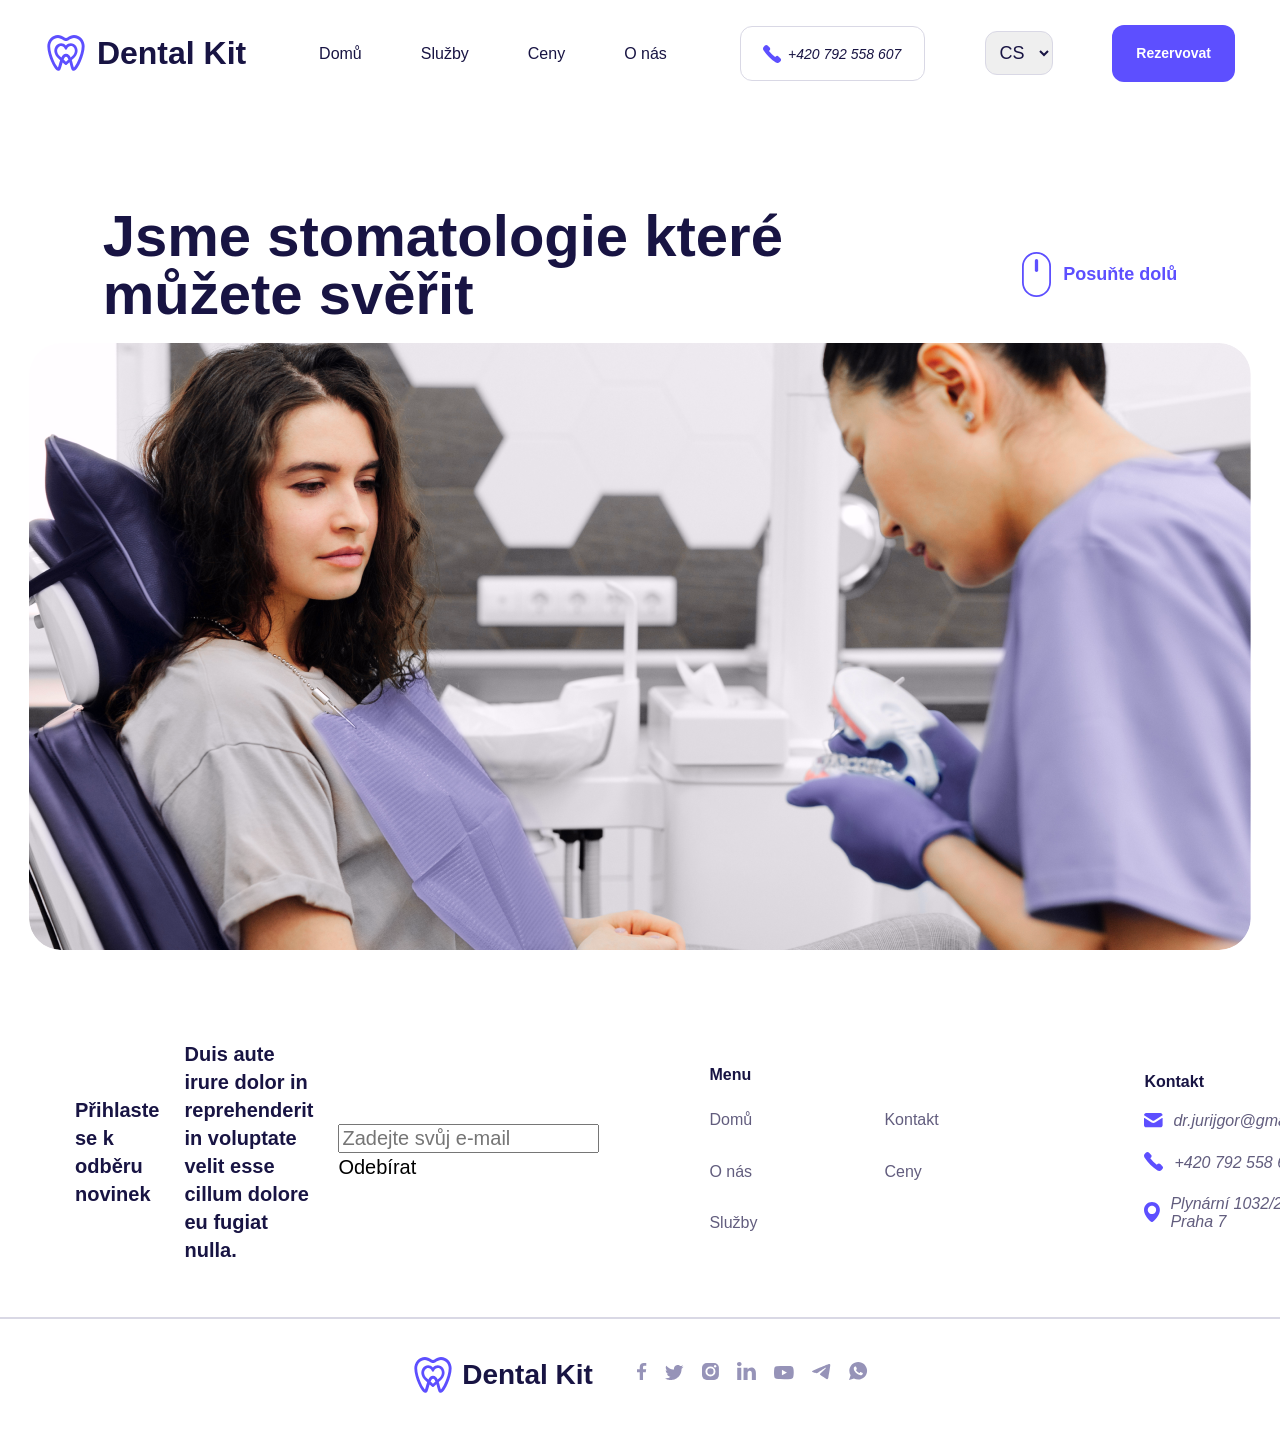
==== about.html @ 2cd93579 "update" ====
<!DOCTYPE html>
<html lang="en">
<head>
    <meta charset="UTF-8">
    <meta name="viewport" content="width=device-width, initial-scale=1.0">
    <link rel="stylesheet" href="./css/normalize.css">
    <link rel="stylesheet" href="./css/reset.css">
    <link rel="stylesheet" href="./css/style.css">
    <link rel="stylesheet" href="./css/about.css">
    <title>Dental Kit</title>
</head>
<body>
    <!-- Header -->
    <header class="header">
        <div class="container">
            <nav class="nav">
                <a class="nav-link" href="./index.html">
                    <img class="nav-logo" src="./images/LogoIcon.svg" alt="Logo Icon">
                    <p class="nav-text">Dental Kit</p>
                </a>
                <ul class="header-list">
                    <li class="header-item">
                        <a class="header-link" href="./index.html" data-i18n="nav.home">Home</a>
                    </li>
                    <li class="header-item">
                        <a class="header-link" href="./services.html" data-i18n="nav.services">Services</a>
                    </li>
                    <li class="header-item">
                        <a class="header-link" href="./plans.html" data-i18n="nav.prices">Prices</a>
                    </li>
                    <li class="header-item">
                        <a class="header-link" href="./about.html" data-i18n="nav.about">About Us</a>
                    </li>
                </ul>
                <address class="header-address">
                    <ul class="header-address_list">
                        <li class="header-address_item">
                           <a class="header-address_link" href="tel:+420792558607">
                                <img src="./images/PhoneIcon.svg" alt="">
                                +420 792 558 607
                            </a>
                        </li>
                    </ul>
                </address>
                <select id="langSelect" class="lang-select">
                    <option value="cs">CS</option>
                    <option value="uk">UA</option>
                    <option value="en">EN</option>
                </select>
                <button class="header-btn" type="submit" data-i18n="nav.bookNow">Book Now</button>
            </nav>
        </div>
    </header>
    <!-- Main -->
    <main class="main">
        <section class="section-dentist">
            <div class="container">
                <div class="wrapper-dentist">
                    <div class="dentist-clinic">
                        <h1 class="dentist-clinic_title" data-i18n="aboutHero.title">We are Dentist, a dental clinic you can trust</h1>
                        <!-- <p class="dentist-clinic_text" data-i18n="aboutHero.text">
                            Lorem ipsum dolor sit amet, consectetur adipiscing elit velit, 
                            sapien habitant integer senectus malesuada ac.
                        </p> -->
                    </div>
                    <div class="scroll">
                        <img class="scroll-img" src="./images/ScrollDown.svg" alt="Scroll Down">
                        <p class="scroll_text" data-i18n="aboutHero.scroll">Scroll Down</p>
                    </div>
                </div>
                <img class="dentist_img" src="./images/about-bg.png" alt="">
            </div>
        </section>
    </main>
    <!-- Footer -->
    <footer class="footer">
        <div class="container">
            <div class="wrapper-footer">
                <div class="subscribe">
                    <h2 class="subscribe-title" data-i18n="footer.subscribeTitle">Subscribe to our Newsletter</h2>
                    <p class="subscribe-text" data-i18n="footer.subscribeText">
                        Duis aute irure dolor in reprehenderit in voluptate velit esse cillum dolore eu fugiat nulla.
                    </p>
                    <form class="subscribe-form">
                        <input class="subscribe-input" type="text" data-i18n-placeholder="footer.emailPh" placeholder="Enter your email">
                        <button class="subscribe-btn" type="submit" data-i18n="footer.subscribeBtn">Subscribe</button>
                    </form>
                </div>
                <div class="menu">
                    <p class="menu-text" data-i18n="footer.menu">Menu</p>
                    <div class="menu-box">
                        <ul class="menu-list">
                            <li class="menu-item">
                                <a class="menu-link" href="./index.html" data-i18n="nav.home">Home</a>
                            </li>
                            <li class="menu-item">
                                <a class="menu-link" href="./about.html" data-i18n="nav.about">About Us</a>
                            </li>
                            <li class="menu-item">
                                <a class="menu-link" href="./services.html" data-i18n="nav.services">Services</a>
                            </li>
                        </ul>
                        <ul class="menu_list">
                            <li class="menu_item">
                                <a class="menu_link" href="./contact.html" data-i18n="footer.contactPage">Contact</a>
                            </li>
                            <li class="menu_item">
                                <a class="menu_link" href="./plans.html" data-i18n="nav.prices" data-i18n="footer.plans">Plans</a>
                            </li>
                        </ul>
                    </div>
                </div>
                <div class="contact">
                    <p class="contact-text" data-i18n="footer.contact">Contact</p>
                    <address class="contact-address">
                        <ul class="contact-list">
                            <li class="contact-item">
                                <a class="contact-link" href="mailto:dr.jurijgor@gmail.com">
                                    <img src="./images/contacticon.svg" alt="Email Icon">
                                    dr.jurijgor@gmail.com
                                </a>
                            </li>
                            <li class="contact-item">
                                <a class="contact-link" href="tel:+420792558607">
                                    <img src="./images/PhoneIcon.svg" alt="Phone Icon">
                                    +420 792 558 607
                                </a>
                            </li>
                            <li class="contact-item">
                                <img src="./images/point.svg" alt="">
                                <p data-i18n="footer.address">Plynarni 1032/29, 170 00 Praha 7</p>
                            </li>
                        </ul>
                    </address>
                </div>
            </div>
            <div class="footer-box">
                <ul class="footer-box_list">
                    <li class="footer-box_item">
                        <a class="footer-box__link" href="./index.html">
                            <img class="footer-box_logo" src="./images/LogoIcon.svg" alt="Logo Icon">
                            <p class="footer-box_text">Dental Kit</p>
                        </a>
                    </li>
                    <li class="footer-box_item">
                        <a class="footer-box_link" href="https://www.facebook.com/people/Dental-Kit/61594747592920/">
                            <img class="footer-box_img" src="./images/social/facebook.svg" alt="Facebook">
                        </a>
                    </li>
                    <li class="footer-box_item">
                        <a class="footer-box_link" href="">
                            <img class="footer-box_img" src="./images/social/twitter.svg" alt="Twitter">
                        </a>
                    </li>
                    <li class="footer-box_item">
                        <a class="footer-box_link" href="https://www.instagram.com/dentalkit_prague">
                            <img class="footer-box_img" src="./images/social/instagram.svg" alt="Instagram">
                        </a>
                    </li>
                    <li class="footer-box_item">
                        <a class="footer-box_link" href="">
                            <img class="footer-box_img" src="./images/social/linkedln.svg" alt="Linkedln">
                        </a>
                    </li>
                    <li class="footer-box_item">
                        <a class="footer-box_link" href="">
                            <img class="footer-box_img" src="./images/social/youtube.svg" alt="YouTube">
                        </a>
                    </li>
                    <li class="footer-box_item">
                        <a class="footer-box_link" href="">
                            <img class="footer-box_img" src="./images/social/telegram.svg" alt="Telegram">
                        </a>
                    </li>
                    <li class="footer-box_item">
                        <a class="footer-box_link" href="">
                            <img class="footer-box_img" src="./images/social/whatsapp.svg" alt="WhatsApp">
                        </a>
                    </li>
                </ul>
            </div>
        </div>
    </footer>

    <!-- Translation script -->
    <script type="module" src="js/i18next.js"></script>
</body>
</html>
---- css/style.css ----
html 
{
    padding: 0;
    margin: 0;
    box-sizing: border-box;
}

*,
*::after,
*::before 
{
    box-sizing: inherit;
}

a
{
    color: inherit;
    text-decoration: none;
}

button 
{
    padding: 0;
    border: none;
    background-color: transparent;
    /* text-transform: uppercase; */
    cursor: pointer;
}

ul,
ol
{
    list-style-type: none;
}

body 
{
    font-family: "Plus Jakarta Sans", sans-serif;
    font-weight: 400; 
    font-size: 18px;
    line-height: 1.6;
    /* color: var(--colors-Neutral-100); */
}

@font-face {
    font-family: "Plus Jakarta Sans", sans-serif;
    src: url("../fonts/PlusJakartaSans-Regular.ttf") format("ttf");
    src: url("../fonts/PlusJakartaSans-Medium.ttf") format("ttf");
    src: url("../fonts/PlusJakartaSans-Bold.ttf") format("ttf");
}

:root 
{
    --colors-Primary-Accent: #5D4FFF;
    --colors-Secondary-100: #F2F1FE;
    --colors-Secondary-600: #C2B8FF;
    --colors-Neutral-100: #FFFFFF;
    --colors-Neutral-200: #FAF9FC;
    --colors-Neutral-300: #EFEEF6;
    --colors-Neutral-400: #D9D8E5;
    --colors-Neutral-500: #9693B8;
    --colors-Neutral-600: #625D7E;
    --colors-Neutral-700: #1E1B42;
    --colors-Neutral-800: #181443;
    --cubic: 250ms cubic-bezier(0.4, 0, 0.2, 1);
    --box-shadow: 0 0 0.7em rgba(0, 0, 0, 0.3);
}
.container
{
    max-width: 1440px;
    padding: 0 15px;
    margin: 0 auto;
}

/* =============================== Header ============================= */
.nav
{
    display: flex;
    align-items: center;
    justify-content: center;
    justify-content: space-around;
    padding: 25px 0;
}
.nav-link
{
    display: flex;
    align-items: center;
    justify-content: center;
    gap: 10px;
}
.nav-logo
{
    width: 42px;
}
.nav-text
{
    font-weight: 700;
    font-size: 32px;
    line-height: 1;
    color: var(--colors-Neutral-800);
}
.header-list
{
    display: flex;
    align-items: center;
    justify-content: center;
    gap: 33px;
}
.header-item
{
    font-size: 16px;
    color: var(--colors-Neutral-800);
    border-radius: 8px;
    padding: 10px 13px;
    transition-timing-function: var(--cubic)
}
.header_link
{
    display: flex;
    align-items: center;
    justify-content: center;
    gap: 8px;
}
.header-address_list
{
    font-size: 14px;
    line-height: 1.2;
    color: var(--colors-Neutral-800);
    border-radius: 12px;
    border: 1px solid var(--colors-Neutral-400);
    padding: 18px 20px;
    width: 185px;
    height: 55px;
}
.header-address_link
{
    display: flex;
    align-items: center;
    justify-content: center;
    gap: 6px;
}
.header-address_link img 
{
    width: 19px;
}
.header-btn
{
    font-weight: 700;
    font-size: 14px;
    line-height: 1.2;
    border-radius: 12px;
    padding: 20px 24px;
    color: var(--colors-Neutral-100);
    background-color: var(--colors-Primary-Accent)
}
.header-item:is(:hover, :focus, :active)
{
    font-weight: 700;
    font-size: 16px;
    line-height: 1.1;
    color: var(--colors-Primary-Accent);
    background-color: var(--colors-Secondary-100);
    border-radius: 8px;
    padding: 10px 13px;
    transition-timing-function: var(--cubic)
}
/* ========================== Section Clinic ================================ */

.clinic-block
{
    display: flex;
    gap: 81px;
    position: relative;
}
.clinic-box
{
    display: flex;
    flex-direction: column;
    justify-content: center;
}
.clinic-title
{
    font-weight: 700;
    font-size: 58px;
    line-height: 1.0;
    color: var(--colors-Neutral-800);
    width: 580px;
    margin-bottom: 40px;
}
.clinic-title span
{
    color: var(--colors-Primary-Accent);
}
.clinic-text
{
    width: 100%;
    margin-bottom: 44px;
    color: var(--colors-Neutral-600);
}
.clinic-buttons
{
    display: flex;
    gap: 0 24px;
}
.clinic-btn 
{
    font-weight: 700;
    line-height: 1.1;
    padding: 24px;
    border-radius: 12px;
    text-align: center;
    width: 251px;
    height: 68px;
    color: var(--colors-Neutral-100);
    background-color: var(--colors-Primary-Accent);
}
.clinic_btn
{
    display: flex;
    align-items: center;
    justify-content: center;
    line-height: 1.1;
    padding: 10px;
    border-radius: 12px;
    text-align: center;
    width: 201px;
    height: 68px;
    border: 1px solid var(--colors-Neutral-300);
    color: var(--colors-Primary-Accent);
}

/* ===================================== Block Services ================================= */
.block-services
{
    display: flex;
    align-items: center;
    justify-content: center;
    gap: 140px;
    padding: 30px;
    border-radius: 28px;
    border: 1px solid var(--colors-Neutral-100);
    background-color: var(--colors-Neutral-100);
    box-shadow: var(--box-shadow);
    position: relative;
    content: '';
    right: -70px;
    bottom: 140px;
    width: 1220px;
    height: 226px;
}
.box-contant_img
{
    width: 62px;
    padding: 18px 14px;
    border-radius: 20px;
    background-color: var(--colors-Primary-Accent);
}
.box-open-hours_img
{
    width: 62px;
    padding: 12px;
    border-radius: 20px;
    background-color: var(--colors-Primary-Accent);
}
.box-contant-services_img
{
    width: 62px;
    padding: 13px 17px;
    border-radius: 20px;
    background-color: var(--colors-Primary-Accent);
}
.box-contact,
.box-contact-open-hours,
.box-contact-services
{
    display: flex;
    align-items: center;
    gap: 0 16px;
}
.box-contact_text,
.box-open-hours_text,
.box-contact-services_text
{
    font-weight: 700;
    font-size: 20px;
    line-height: 1.2;
    color: var(--colors-Neutral-800);
    width: 180px;
    margin-bottom: 9px;
}
.box-open-hours_item
{
    width: 233px;
}
.box-contact_link
{
    font-size: 16px;
    color: var(--colors-Neutral-600);
}
.box-contact__link
{
    font-weight: 700;
    font-size: 16px;
    line-height: 1.1;
    color: var(--colors-Primary-Accent);
    border-bottom: 2px solid var(--colors-Primary-Accent);
}
.box-open-hours_link span
{
    font-weight: 700;
    font-size: 16px;
    line-height: 1.1;
    color: var(--colors-Primary-Accent);
}
.box-open-hours_link
{
    font-size: 16px;
    color: var(--colors-Neutral-600);
}
.box-contact-services_item
{
    width: 220px;
}
.box-contact-services_link
{
    font-size: 16px;
    color: var(--colors-Neutral-600);
    margin-bottom: 6px;
}
.box-contact-services_link:hover,
.box-contact_link:hover
{
    font-weight: 700;
    color: var(--colors-Primary-Accent);
}
/* ================================ Our Services ========================== */
.our-team_block-link
{
    font-weight: 700;
    font-size: 16px;
    line-height: 1.1;
    padding: 12px 14px;
    border-radius: 8px;
    border: 1px solid var(--colors-Neutral-300);
    color: var(--colors-Primary-Accent);
}
.our-team_dental
{
    display: flex;
    align-items: center;
    margin-bottom: 48px;
    gap: 0 370px;
    margin-top: 20px;
}
.our-team_dental-title
{
    font-weight: 700;
    font-size: 38px;
    line-height: 1.2;
    width: 730px;
    color: var(--colors-Neutral-800);
}
.our-team_dental-btn
{
    font-weight: 700;
    line-height: 1.1;
    border-radius: 12px;
    padding: 24px;
    width: 251px;
    height: 68px;
    color: var(--colors-Neutral-100);
    background-color: var(--colors-Primary-Accent);
}
.services__block
{
    display: flex;
    align-items: center;
    justify-content: space-evenly;
    gap: 50px;
    flex-wrap: wrap;
}
.services_block
{
    display: flex;
    flex-direction: column;
    border-radius: 32px;
    width: 465px;
    border: 1px solid var(--colors-Neutral-400);
    box-shadow: var(--box-shadow);
}
.services-treatment_img
{
    padding: 35px 147px 55px 150px;
    border-radius: 32px 32px 0 0;
    background-color: var(--colors-Secondary-600);
}
.services-prosthetic_img
{
    padding: 35px 159px 35px 158px;
    border-radius: 32px 32px 0 0;
    background-color: var(--colors-Secondary-600);
}
.services-surgery_img
{
    padding: 33px 133px 33px 131px;
    border-radius: 32px 32px 0 0;
    background-color: var(--colors-Secondary-600);
}
.services-prevention_img
{
    padding: 65px 127px 66px 144px;
    border-radius: 32px 32px 0 0;
    background-color: var(--colors-Secondary-600);
}
.services-treatment,
.services-prosthetic,
.services-surgery,
.services-prevention
{
    display: flex;
    flex-direction: column;
    padding: 30px;
}
.services_title
{
    font-weight: 700;
    font-size: 24px;
    line-height: 1.2;
    color: var(--colors-Neutral-800);
    margin-bottom: 15px;
}
.services_text
{
    color: var(--colors-Neutral-600);
    margin-bottom: 30px;
}
.services_link
{
    font-weight: 700;
    font-size: 16px;
    line-height: 1.1;
    color: var(--colors-Primary-Accent);
    text-decoration: underline;
}
/* ================================== About Us ============================== */
.inner-block
{
    display: flex;
    align-items: center;
    justify-content: center;
    padding: 200px 109px;
}
.block-img
{
    display: flex;
    position: relative;
    margin-right: 230px;
}

.block-img_1
{
    z-index: 1;
    border-radius: 40px;
}
.block-img_2
{
    content: '';
    position: absolute;
    z-index: 2;
    top: 338px;
    left: 75px;
    border-radius: 40px;
}
.block-mission
{
    display: flex;
    flex-direction: column;
    align-items: flex-start;
    margin-top: 135px;
}
.mission_link
{
    font-weight: 700;
    font-size: 16px;
    line-height: 1.1;
    padding: 12px 14px;
    border-radius: 8px;
    box-shadow: var(--box-shadow);
    color: var(--colors-Primary-Accent);
    border: 1px solid var(--colors-Neutral-400);
    margin-bottom: 20px;
}
.mission_title
{
    font-weight: 700;
    font-size: 38px;
    line-height: 1.2;
    color: var(--colors-Neutral-800);
    width: 520px;
    margin-bottom: 21px;
}
.mission_text
{
    color: var(--colors-Neutral-600);
    width: 520px;
    margin-bottom: 25px;
}
.mission-moore
{
    display: flex;
    align-items: center;
    gap: 0 14px;
    margin-bottom: 40px;
}
.moore_img
{
    width: 84px;
    height: 84px;
    border-radius: 50%;
    overflow: hidden;
}
.moore_title
{
    font-weight: 700;
    font-size: 24px;
    line-height: 1.2;
    color: var(--colors-Neutral-800);
    width: 230px;
    margin-bottom: 3px;
}
.moore_text
{
    color: var(--colors-Neutral-600);
    width: 395px;
}
.mission_btn
{
    font-weight: 700;
    line-height: 1.1;
    padding: 24px 32px;
    border-radius: 12px;
    color: var(--colors-Neutral-100);
    background-color: var(--colors-Primary-Accent);
}
/* ==================================== Our Customers ======================= */
.wrapper-customers
{
    padding: 176px 85px;
}
.customers
{
    display: flex;
    flex-direction: column;
    align-items: center;
    justify-content: center;
}
.customers_link
{
    font-weight: 700;
    font-size: 16px;
    line-height: 1.1;
    padding: 12px 14px;
    border-radius: 8px;
    color: var(--colors-Primary-Accent);
    border: 1px solid var(--colors-Neutral-300);
    margin-bottom: 20px;
}
.customers_title
{
    font-weight: 700;
    font-size: 38px;
    line-height: 1.2;
    width: 605px;
    text-align: center;
    margin-bottom: 15px;
    color: var(--colors-Neutral-800);
}
.customers_text
{
    width: 640px;
    text-align: center;
    margin-bottom: 32px;
    color: var(--colors-Neutral-600);
}
.customers-block
{
    display: flex;
    align-items: center;
    justify-content: center;
    gap: 0 26px;
    margin-bottom: 47px;
}
.customers-sophie,
.customers-morgan,
.customers-carter
{
    display: flex;
    flex-direction: column;
    align-items: center;
    justify-content: center;
}
.sophie_img,
.morgan_img,
.carter_img
{
    width: 390px;
    height: 362px;
    border-radius: 32px;
    overflow: hidden;
    margin-bottom: 37px;
}
.sophie_title,
.morgan_title,
.carter_title
{
    font-weight: 700;
    font-size: 24px;
    line-height: 1.2;
    width: 210px;
    margin-bottom: 11px;
    color: var(--colors-Neutral-800);
}
.sophie_text,
.morgan_text,
.carter_text
{
    width: 390px;
    text-align: center;
    color: var(--colors-Neutral-600);
}
.customers_btn
{
    display: block;
    margin: 0 auto;
    font-weight: 700;
    line-height: 1.1;
    padding: 24px;
    border-radius: 12px;
    width: 251px;
    height: 68px;
    color: var(--colors-Neutral-100);
    background-color: var(--colors-Primary-Accent);
}
/* ======================================= Resources ================================= */
.section-resources
{
    margin-bottom: 200px;
}
.resources
{
    display: flex;
    flex-direction: column;
    align-items: center;
    justify-content: center;
    margin-bottom: 38px;
}
.resources_link
{
    font-weight: 700;
    font-size: 16px;
    line-height: 1.1;
    padding: 12px 14px;
    border-radius: 8px;
    color: var(--colors-Primary-Accent);
    border: 1px solid var(--colors-Neutral-300);
    margin-bottom: 20px;
}
.resources_title
{
    font-weight: 700;
    font-size: 38px;
    line-height: 1.2;
    width: 605px;
    text-align: center;
    margin-bottom: 15px;
    color: var(--colors-Neutral-800);
}
.resources_text
{
    width: 640px;
    text-align: center;
    color: var(--colors-Neutral-600);
}
.resources-block
{
    display: flex;
    align-items: center;
    justify-content: center;
    gap: 0 27px;
}
.resources-braces,
.resources-toothbrush,
.resources-great
{
    display: flex;
    flex-direction: column;
    border-radius: 32px;
    border: 1px solid var(--colors-Neutral-300);
}
.braces_img,
.toothbrush_img,
.great_img
{
    width: 100%;
    border-radius: 32px 32px 0 0;
}
.braces-box,
.toothbrush-box,
.great-box
{
    padding: 40px 36px 35px 32px;
}
.braces_title,
.toothbrush_title,
.great_title
{
    font-weight: 700;
    font-size: 24px;
    line-height: 1.2;
    width: 321px;
    margin-bottom: 12px;
    color: var(--colors-Neutral-800);
}
.braces_text,
.toothbrush_text,
.great_text
{
    width: 320px;
    margin-bottom: 68px;
    color: var(--colors-Neutral-600);
    position: relative;
}
.braces_text::after,
.toothbrush_text::after,
.great_text::after
{
    content: '';
    position: absolute;
    left: 0px;
    bottom: -35px;
    width: 326px;
    border: 1px solid var(--colors-Neutral-300);
}
.braces_span,
.toothbrush_span,
.great_span
{
    display: flex;
    align-items: center;
    justify-content: center;
    justify-content: space-between;
}
.braces-span_text,
.toothbrush-span_text,
.great-span_text
{
    font-weight: 700;
    font-size: 16px;
    line-height: 1.1;
    color: var(--colors-Neutral-800);
}
.braces-span_link,
.toothbrush-span_link,
.great-span_link
{
    font-weight: 700;
    font-size: 16px;
    line-height: 1.1;
    color: var(--colors-Primary-Accent);
    border-bottom: 2px solid var(--colors-Primary-Accent);
}
/* ============================ Contact Us ============================ */


.wrapper-contactUs
{
    display: flex;
    align-items: center;
    justify-content: center;
    gap: 0 80px;
    margin-bottom: 125px;
}
.contactUs-block
{
    margin-top: 220px;
}
.contactUs-link
{
    font-weight: 700;
    font-size: 16px;
    line-height: 1.1;
    padding: 12px 14px;
    border-radius: 8px;
    color: var(--colors-Primary-Accent);
    border: 1px solid var(--colors-Neutral-400);
    box-shadow: var(--box-shadow);
}
.contactUs-title
{
    font-weight: 700;
    font-size: 38px;
    line-height: 1.2;
    width: 494px;
    margin-top: 23px;
    margin-bottom: 16px;
    color: var(--colors-Neutral-800);
}
.contactUs-text
{
    width: 494px;
    margin-bottom: 40px;
    color: var(--colors-Neutral-600);
}
.contactUs-list
{
    display: flex;
    align-items: center;
    gap: 0 40px;
}
.contactUs_link
{
    display: flex;
    align-items: center;
    gap: 0 14px;
    color: var(--colors-Neutral-800);
}
.contactUs-img
{
    width: 44px;
    height: 44px;
    border-radius: 14px;
    padding: 12px;
    background-color: var(--colors-Primary-Accent);
}
/* ============================= Form ========================= */
.form-contactUs
{
    width: 648px;
    height: 682px;
    border-radius: 32px;
    padding: 72px 48px;
    border: 1px solid var(--colors-Neutral-400);
    box-shadow: var(--box-shadow);
}
.form-box_1,
.form-box_2
{
    display: flex;
    gap: 0 28px;
}
.form-item
{
    display: flex;
    flex-direction: column;
    justify-content: center;
}
.form-label
{
    font-weight: 700;
    line-height: 1.1;
    margin-bottom: 16px;
    width: 180px;
    color: var(--colors-Neutral-700);
}
.form-input
{
    width: 262px;
    height: 60px;
    border-radius: 12px;
    margin-bottom: 32px;
    padding: 18px;
    border: 1px solid var(--colors-Neutral-400);
}
.form-select-wrapper
{
    display: flex;
    align-items: center;
    position: relative;
}
.form-select
{
    appearance: none;
}
.form-img
{
    content: '';
    position: absolute;
    top: 20px;
    right: 15px;
}
.form_box
{
    display: flex;
    flex-direction: column;
}
.form-textarea
{
    width: 552px;
    height: 146px;
    border-radius: 12px;
    padding: 20px 18px;
    margin-bottom: 30px;
    resize: none;
    border: 1px solid var(--colors-Neutral-400);
}
.form-input::placeholder,
.form-textarea::placeholder,
.form-select
{
    font-family: "Plus Jakarta Sans", sans-serif;
    font-weight: 400; 
    font-size: 18px;
    line-height: 1.6;
    color: var(--colors-Neutral-600);
    background-color: var(--colors-Neutral-100);
}
.form-input:focus,
.form-textarea:focus
{
    outline: none;
    color: var(--colors-Primary-Accent);
    border: 2px solid var(--colors-Primary-Accent);
}
.form-input:focus::placeholder,
.form-textarea:focus::placeholder
{
    color: var(--colors-Primary-Accent);
}
.form-btn
{
    font-weight: 700;
    line-height: 1.1;
    padding: 24px 32px;
    border-radius: 12px;
    margin-bottom: 20px;
    color: var(--colors-Neutral-100);
    background-color: var(--colors-Primary-Accent);
}
.form-status
{
    color: var(--colors-Neutral-600);
}
/* ========================================= Footer ============================ */
.wrapper-footer
{
    display: flex;
    align-items: center;
    justify-content: space-evenly;
    padding: 90px 60px;
    gap: 110px; 
    position: relative;
}
.wrapper-footer::before
{
    content: '';
    position: absolute;
    width: 1400px;
    bottom: 0;
    margin-bottom: 35px;
    border: 1px solid var(--colors-Neutral-400);
}
.subscribe
{
    display: grid;
    grid-template-columns: repeat(3, 1fr);
    align-items: center;
    justify-content: center;
    font-weight: 700;
    font-size: 20px;
    line-height: 1.4;
    gap: 25px;
    color: var(--colors-Neutral-800);
}
.subscribe img
{
    width: 150px;
}
.pages
{
    width: 150px;
    margin-right: 50px;
}
.menu-box
{
    display: flex;
    gap: 0 25px;
}
.menu-text,
.pages-text,
.contact-text
{
    font-weight: 700;
    font-size: 16px;
    line-height: 1.1;
    margin-bottom: 21px;
    color: var(--colors-Neutral-800);
}
.menu-list,
.menu_list
{
    display: flex;
    flex-direction: column;
    gap: 23px 0;
}
.menu-item,
.menu_item
{
    width: 150px;
}
.menu-link,
.menu_link,
.pages-link,
.contact-link
{
    font-size: 16px;
    line-height: 1.1;
    color: var(--colors-Neutral-600);
}
.pages-list
{
    display: flex;
    flex-direction: column;
    gap: 23px 0;
}
.contact-list
{
    display: flex;
    flex-direction: column;
    gap: 23px 0;
}
.contact-item,
.contact-link
{
    display: flex;
    align-items: center;
    gap: 0 10px;
}
.contact-item p
{
    width: 218px;
    font-size: 16px;
    line-height: 1.1;
    color: var(--colors-Neutral-600);
}
.footer-box
{
    display: flex;
    align-items: center;
    justify-content: space-around;
    margin-bottom: 35px;
}
.footer-box_list
{
    display: flex;
    align-items: center;
    justify-content: center;
    gap: 18px;
}
.footer-box__link
{
    display: flex;
    align-items: center;
    gap: 8px;
}
.footer-box_text
{
    font-weight: 700;
    font-size: 28px;
    line-height: 1;
    color: var(--colors-Neutral-800);
    margin-right: 26px;
}
.footer-box__text
{
    font-size: 16px;
    color: var(--colors-Neutral-600);
}
.footer-box__text span 
{
    color: var(--colors-Primary-Accent);
}
/* =========================================================================================== */
.lang-select 
{
    border: none;
    outline: none;
    padding: 10px;
    border: 1px solid var(--colors-Neutral-400);
    border-radius: 12px;
    color: var(--colors-Neutral-800);
    cursor: pointer;
}
---- css/about.css ----
/* ========================== About Dentist ===================== */
.wrapper-dentist
{
    margin-top: 100px;
    display: flex;
    align-items: center;
    justify-content: space-around;
}
.scroll
{
    display: flex;
    align-items: center;
    gap: 12px;
}
.scroll_text
{
    font-weight: 700;
    color: var(--colors-Primary-Accent);
}
.dentist-clinic_title
{
    font-weight: 700;
    font-size: 58px;
    line-height: 1;
    width: 744px;
    margin-bottom: 20px;
    color: var(--colors-Neutral-800);
}
.dentist-clinic_text
{
    width: 542px;
    margin-bottom: 65px;
    color: var(--colors-Neutral-600);
}
.dentist_img
{
    display: block;
    margin: 0 auto; 
    border-radius: 32px;
    overflow: hidden;
}
/* ====================================== About Make ============================= */
.section-make
{
    padding: 200px 0;
}
.wrapper-make
{
    display: flex;
    flex-direction: column;
    align-items: center;
    justify-content: center;
    position: relative;
}
.make-link
{
    font-weight: 700;
    font-size: 16px;
    line-height: 1.1;
    padding: 12px 14px;
    border-radius: 8px;
    color: var(--colors-Primary-Accent);
    border: 1px solid var(--colors-Neutral-300);
    margin-bottom: 20px;
}
.make-title
{
    font-weight: 700;
    font-size: 38px;
    line-height: 1.2;
    width: 605px;
    text-align: center;
    margin-bottom: 20px;
    color: var(--colors-Neutral-800);
}
.make-text
{
    width: 673px;
    text-align: center;
    color: var(--colors-Neutral-600);
    margin-bottom: 50px;
}
.make-img
{
    margin-bottom: 500px;
}
.make_img-1
{
    content: '';
    position: absolute;
    z-index: 1;
    top: 295px;
    left: 185px;
    border-radius: 54px;
    overflow: hidden;
}
.make_img-2
{
    content: '';
    position: absolute;
    right: 195px;
    border-radius: 54px;
    overflow: hidden;
}
/* ================================ About Values ========================= */
.section-values
{
    margin-bottom: 200px;
}
.wrapper-values
{
    display: flex;
    flex-direction: column;
    align-items: center;
    justify-content: center;
}
.values-link
{
    font-weight: 700;
    font-size: 16px;
    line-height: 1.1;
    padding: 12px 14px;
    border-radius: 8px;
    color: var(--colors-Primary-Accent);
    border: 1px solid var(--colors-Neutral-300);
    margin-bottom: 20px;
}
.values-title
{
    font-weight: 700;
    font-size: 38px;
    line-height: 1.2;
    width: 605px;
    text-align: center;
    color: var(--colors-Neutral-800);
    margin-bottom: 40px;
}
.values-block
{
    display: grid;
    grid-template-columns: repeat(2, 1fr);
    gap: 26px;
    margin-bottom: 48px;
}
.values-box_1,
.values-box_2,
.values-box_3,
.values-box_4
{
    display: flex;
    align-items: center;
    justify-content: center;
    gap: 0 16px;
    border: 1px solid var(--colors-Neutral-300);
    border-radius: 32px;
    padding: 43px 34px;
}
.box_1-img
{
    padding: 18px 21px;
    border-radius: 18px;
    background-color: var(--colors-Secondary-100);
}
.box_2-img
{
    padding: 20px 15px;
    border-radius: 18px;
    background-color: var(--colors-Secondary-100);
}
.box_3-img
{
    padding: 19px 17px;
    border-radius: 18px;
    background-color: var(--colors-Secondary-100);
}
.box_4-img
{
    padding: 16px 10px;
    border-radius: 18px;
    background-color: var(--colors-Secondary-100);
}
.values-box_title
{
    font-weight: 700;
    font-size: 24px;
    line-height: 1.2;
    color: var(--colors-Neutral-800);
    margin-bottom: 6px;
    width: 210px;
}
.values-box_text
{
    width: 433px;
    color: var(--colors-Neutral-600);
}
.values-box_btn
{
    display: flex;
    gap: 0 24px;
}
.box_btn-1,
.box_btn-2
{
    font-weight: 700;
    line-height: 1.1;
    border-radius: 12px;
    padding: 24px;
    width: 251px;
    height: 68px;
    text-align: center;
    color: var(--colors-Neutral-100);
    background-color: var(--colors-Primary-Accent);
}
.box_btn-2
{
    color: var(--colors-Primary-Accent);
    background-color: var(--colors-Neutral-100);
    border: 1px solid var(--colors-Neutral-300);
}
/* ========================================= Our Team =============================== */
.section-OurTeam
{
    margin-bottom: 200px;
}
.wrapper-OurTeam
{
    display: flex;
    flex-direction: column;
    align-items: center;
    justify-content: center;
}
.OurTeam-link
{
    font-weight: 700;
    font-size: 16px;
    line-height: 1.1;
    padding: 12px 14px;
    border-radius: 8px;
    color: var(--colors-Primary-Accent);
    border: 1px solid var(--colors-Neutral-300);
    margin-bottom: 20px;
}
.OurTeam-title
{
    font-weight: 700;
    font-size: 38px;
    line-height: 1.2;
    width: 665px;
    text-align: center;
    color: var(--colors-Neutral-800);
    margin-bottom: 47px;
}
.OurTeam-block
{
    display: flex;
    align-items: center;
    justify-items: center;
    gap: 0 24px;
}
.OurTeam-box_1,
.OurTeam-box_2,
.OurTeam-box_3,
.OurTeam-box_4
{
    display: flex;
    flex-direction: column;
    align-items: center;
    justify-content: center;
}
.OurTeam-box_img
{
    width: 286px;
    border-radius: 54px;
    margin-bottom: 33px;
    background-color: var(--colors-Secondary-100);
}
.OurTeam-box_title
{
    font-weight: 700;
    font-size: 24px;
    line-height: 1.2;
    margin-bottom: 6px;
    width: 247px;
    text-align: center;
    color: var(--colors-Neutral-800);
}
.OurTeam-box_text
{
    width: 286px;
    text-align: center;
    margin-bottom: 14px;
    color: var(--colors-Neutral-600);
}
.OurTeam-social
{
    display: flex;
    gap: 16px;
}
.OurTeam-social_1
{
    display: flex;
    align-items: center;
    justify-content: center;
    border-radius: 50px;
    width: 36px;
    height: 36px;
    padding: 10px;
    background-color: var(--colors-Primary-Accent);
}
.OurTeam-social_2
{
    display: flex;
    align-items: center;
    justify-content: center;
    border-radius: 50px;
    width: 36px;
    height: 36px;
    padding: 10px;
    background-color: var(--colors-Primary-Accent);
}
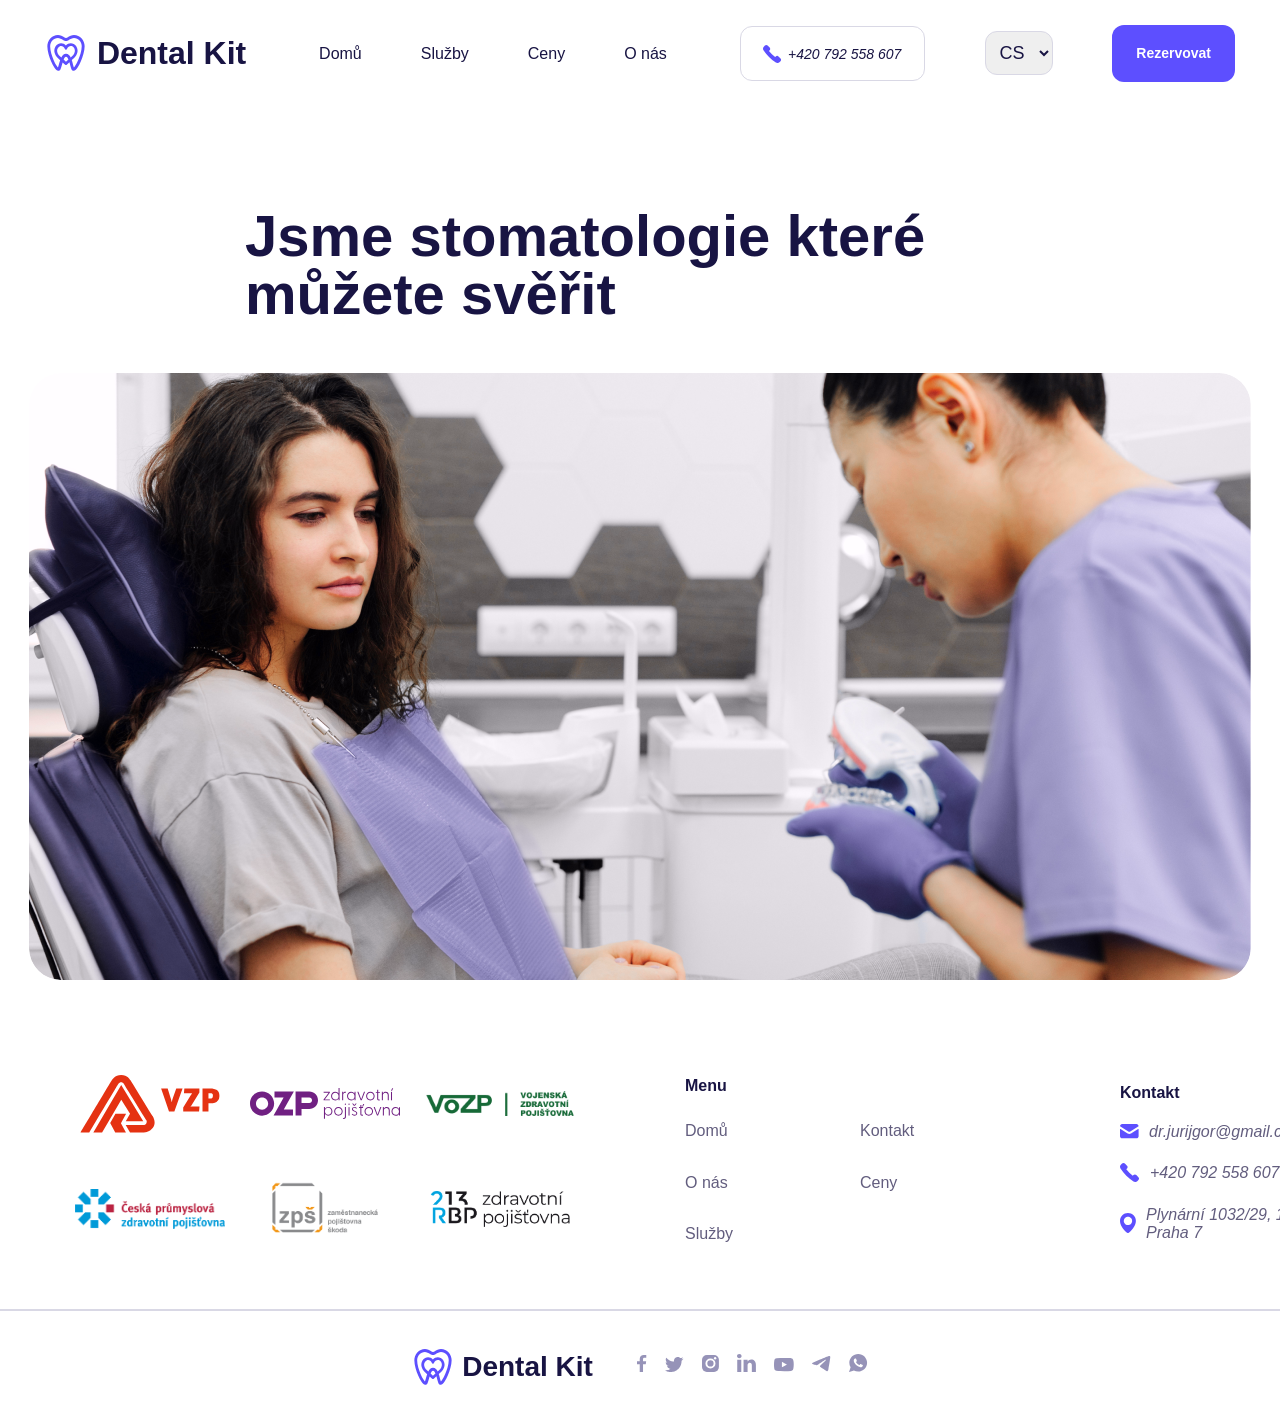
==== commit 59a3b2f4: "update" ====
--- a/about.html
+++ b/about.html
@@ -58,14 +58,6 @@
                 <div class="wrapper-dentist">
                     <div class="dentist-clinic">
                         <h1 class="dentist-clinic_title" data-i18n="aboutHero.title">We are Dentist, a dental clinic you can trust</h1>
-                        <!-- <p class="dentist-clinic_text" data-i18n="aboutHero.text">
-                            Lorem ipsum dolor sit amet, consectetur adipiscing elit velit, 
-                            sapien habitant integer senectus malesuada ac.
-                        </p> -->
-                    </div>
-                    <div class="scroll">
-                        <img class="scroll-img" src="./images/ScrollDown.svg" alt="Scroll Down">
-                        <p class="scroll_text" data-i18n="aboutHero.scroll">Scroll Down</p>
                     </div>
                 </div>
                 <img class="dentist_img" src="./images/about-bg.png" alt="">
@@ -77,14 +69,24 @@
         <div class="container">
             <div class="wrapper-footer">
                 <div class="subscribe">
-                    <h2 class="subscribe-title" data-i18n="footer.subscribeTitle">Subscribe to our Newsletter</h2>
-                    <p class="subscribe-text" data-i18n="footer.subscribeText">
-                        Duis aute irure dolor in reprehenderit in voluptate velit esse cillum dolore eu fugiat nulla.
-                    </p>
-                    <form class="subscribe-form">
-                        <input class="subscribe-input" type="text" data-i18n-placeholder="footer.emailPh" placeholder="Enter your email">
-                        <button class="subscribe-btn" type="submit" data-i18n="footer.subscribeBtn">Subscribe</button>
-                    </form>
+                    <a href="https://www.vzp.cz/">
+                        <img src="images/VZP.svg" alt="">
+                    </a>
+                    <a href="https://www.ozp.cz/">
+                        <img src="images/OZP.svg" alt="">
+                    </a>
+                    <a href="https://www.vozp.cz/">
+                        <img src="images/VoZP.png" alt="">
+                    </a>
+                    <a href="https://cpzp.cz/">
+                        <img src="images/czpz_office_barvy.png" alt="">
+                    </a>
+                    <a href="https://www.zpskoda.cz/">
+                        <img src="images/ZPS.png" alt="">
+                    </a>
+                    <a href="https://www.rbp213.cz/">
+                        <img src="images/rbp.png" alt="">
+                    </a>
                 </div>
                 <div class="menu">
                     <p class="menu-text" data-i18n="footer.menu">Menu</p>
--- a/css/style.css
+++ b/css/style.css
@@ -449,6 +449,7 @@
     align-items: center;
     justify-content: center;
     padding: 200px 109px;
+    margin-bottom: 200px;
 }
 .block-img
 {
@@ -542,236 +543,7 @@
     color: var(--colors-Neutral-100);
     background-color: var(--colors-Primary-Accent);
 }
-/* ==================================== Our Customers ======================= */
-.wrapper-customers
-{
-    padding: 176px 85px;
-}
-.customers
-{
-    display: flex;
-    flex-direction: column;
-    align-items: center;
-    justify-content: center;
-}
-.customers_link
-{
-    font-weight: 700;
-    font-size: 16px;
-    line-height: 1.1;
-    padding: 12px 14px;
-    border-radius: 8px;
-    color: var(--colors-Primary-Accent);
-    border: 1px solid var(--colors-Neutral-300);
-    margin-bottom: 20px;
-}
-.customers_title
-{
-    font-weight: 700;
-    font-size: 38px;
-    line-height: 1.2;
-    width: 605px;
-    text-align: center;
-    margin-bottom: 15px;
-    color: var(--colors-Neutral-800);
-}
-.customers_text
-{
-    width: 640px;
-    text-align: center;
-    margin-bottom: 32px;
-    color: var(--colors-Neutral-600);
-}
-.customers-block
-{
-    display: flex;
-    align-items: center;
-    justify-content: center;
-    gap: 0 26px;
-    margin-bottom: 47px;
-}
-.customers-sophie,
-.customers-morgan,
-.customers-carter
-{
-    display: flex;
-    flex-direction: column;
-    align-items: center;
-    justify-content: center;
-}
-.sophie_img,
-.morgan_img,
-.carter_img
-{
-    width: 390px;
-    height: 362px;
-    border-radius: 32px;
-    overflow: hidden;
-    margin-bottom: 37px;
-}
-.sophie_title,
-.morgan_title,
-.carter_title
-{
-    font-weight: 700;
-    font-size: 24px;
-    line-height: 1.2;
-    width: 210px;
-    margin-bottom: 11px;
-    color: var(--colors-Neutral-800);
-}
-.sophie_text,
-.morgan_text,
-.carter_text
-{
-    width: 390px;
-    text-align: center;
-    color: var(--colors-Neutral-600);
-}
-.customers_btn
-{
-    display: block;
-    margin: 0 auto;
-    font-weight: 700;
-    line-height: 1.1;
-    padding: 24px;
-    border-radius: 12px;
-    width: 251px;
-    height: 68px;
-    color: var(--colors-Neutral-100);
-    background-color: var(--colors-Primary-Accent);
-}
-/* ======================================= Resources ================================= */
-.section-resources
-{
-    margin-bottom: 200px;
-}
-.resources
-{
-    display: flex;
-    flex-direction: column;
-    align-items: center;
-    justify-content: center;
-    margin-bottom: 38px;
-}
-.resources_link
-{
-    font-weight: 700;
-    font-size: 16px;
-    line-height: 1.1;
-    padding: 12px 14px;
-    border-radius: 8px;
-    color: var(--colors-Primary-Accent);
-    border: 1px solid var(--colors-Neutral-300);
-    margin-bottom: 20px;
-}
-.resources_title
-{
-    font-weight: 700;
-    font-size: 38px;
-    line-height: 1.2;
-    width: 605px;
-    text-align: center;
-    margin-bottom: 15px;
-    color: var(--colors-Neutral-800);
-}
-.resources_text
-{
-    width: 640px;
-    text-align: center;
-    color: var(--colors-Neutral-600);
-}
-.resources-block
-{
-    display: flex;
-    align-items: center;
-    justify-content: center;
-    gap: 0 27px;
-}
-.resources-braces,
-.resources-toothbrush,
-.resources-great
-{
-    display: flex;
-    flex-direction: column;
-    border-radius: 32px;
-    border: 1px solid var(--colors-Neutral-300);
-}
-.braces_img,
-.toothbrush_img,
-.great_img
-{
-    width: 100%;
-    border-radius: 32px 32px 0 0;
-}
-.braces-box,
-.toothbrush-box,
-.great-box
-{
-    padding: 40px 36px 35px 32px;
-}
-.braces_title,
-.toothbrush_title,
-.great_title
-{
-    font-weight: 700;
-    font-size: 24px;
-    line-height: 1.2;
-    width: 321px;
-    margin-bottom: 12px;
-    color: var(--colors-Neutral-800);
-}
-.braces_text,
-.toothbrush_text,
-.great_text
-{
-    width: 320px;
-    margin-bottom: 68px;
-    color: var(--colors-Neutral-600);
-    position: relative;
-}
-.braces_text::after,
-.toothbrush_text::after,
-.great_text::after
-{
-    content: '';
-    position: absolute;
-    left: 0px;
-    bottom: -35px;
-    width: 326px;
-    border: 1px solid var(--colors-Neutral-300);
-}
-.braces_span,
-.toothbrush_span,
-.great_span
-{
-    display: flex;
-    align-items: center;
-    justify-content: center;
-    justify-content: space-between;
-}
-.braces-span_text,
-.toothbrush-span_text,
-.great-span_text
-{
-    font-weight: 700;
-    font-size: 16px;
-    line-height: 1.1;
-    color: var(--colors-Neutral-800);
-}
-.braces-span_link,
-.toothbrush-span_link,
-.great-span_link
-{
-    font-weight: 700;
-    font-size: 16px;
-    line-height: 1.1;
-    color: var(--colors-Primary-Accent);
-    border-bottom: 2px solid var(--colors-Primary-Accent);
-}
 /* ============================ Contact Us ============================ */
-
-
 .wrapper-contactUs
 {
     display: flex;
--- a/css/about.css
+++ b/css/about.css
@@ -4,13 +4,7 @@
     margin-top: 100px;
     display: flex;
     align-items: center;
-    justify-content: space-around;
-}
-.scroll
-{
-    display: flex;
-    align-items: center;
-    gap: 12px;
+    justify-content: center;
 }
 .scroll_text
 {
@@ -22,15 +16,9 @@
     font-weight: 700;
     font-size: 58px;
     line-height: 1;
-    width: 744px;
-    margin-bottom: 20px;
-    color: var(--colors-Neutral-800);
-}
-.dentist-clinic_text
-{
-    width: 542px;
-    margin-bottom: 65px;
-    color: var(--colors-Neutral-600);
+    width: 790px;
+    margin-bottom: 50px;
+    color: var(--colors-Neutral-800);
 }
 .dentist_img
 {
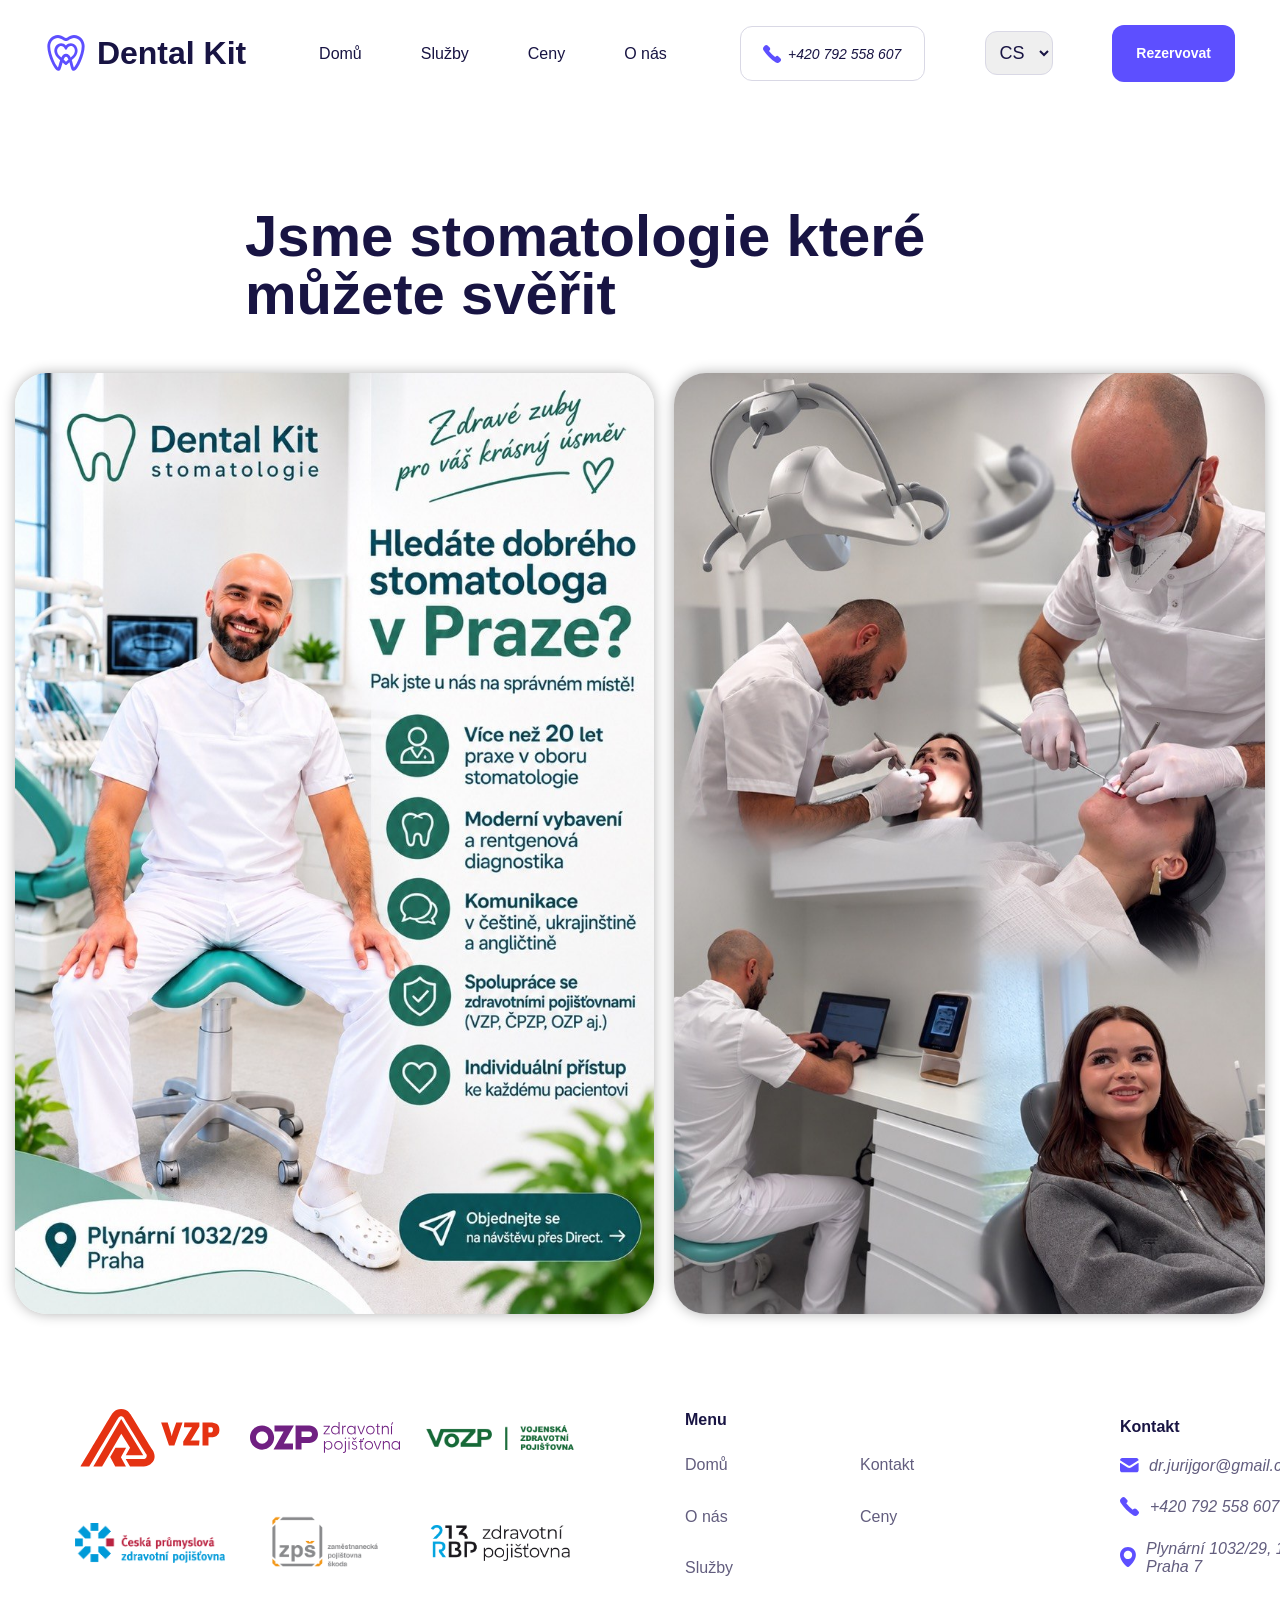
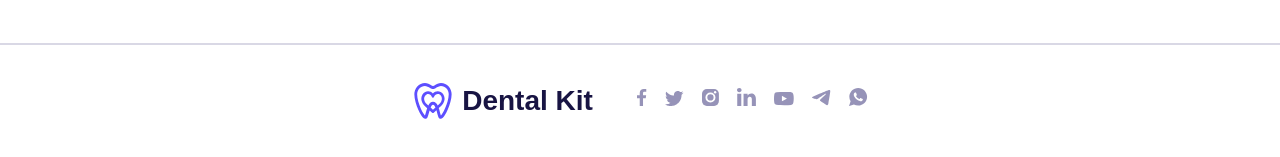
==== commit bf9affa1: "update" ====
--- a/about.html
+++ b/about.html
@@ -52,15 +52,21 @@
         </div>
     </header>
     <!-- Main -->
+        <!-- Main -->
     <main class="main">
         <section class="section-dentist">
             <div class="container">
                 <div class="wrapper-dentist">
                     <div class="dentist-clinic">
-                        <h1 class="dentist-clinic_title" data-i18n="aboutHero.title">We are Dentist, a dental clinic you can trust</h1>
+                        <h1 class="dentist-clinic_title" data-i18n="aboutHero.title">We are Dental Kit, a dental clinic you can trust</h1>
+                    </div>
+                    <div class="about-image-container" style="position: relative;">
+                        <img class="dentist_img lang-image active" id="img-cs" src="./images/about_img_cs.jpg" alt="Dental Clinic CS">
+                        <img class="dentist_img lang-image" id="img-uk" src="./images/about_img_uk.jpg" alt="Dental Clinic UA">
+                        <img class="dentist_img lang-image" id="img-en" src="./images/about_img_en.jpg" alt="Dental Clinic EN">
+                        <img class="dentist_img" src="./images/about_img.jpg" alt="">
                     </div>
                 </div>
-                <img class="dentist_img" src="./images/about-bg.png" alt="">
             </div>
         </section>
     </main>
--- a/css/style.css
+++ b/css/style.css
@@ -165,12 +165,15 @@
     transition-timing-function: var(--cubic)
 }
 /* ========================== Section Clinic ================================ */
-
+.section-clinic
+{
+    margin-bottom: 200px;
+}
 .clinic-block
 {
     display: flex;
-    gap: 81px;
-    position: relative;
+    gap: 35px;
+    margin-bottom: 50px;
 }
 .clinic-box
 {
@@ -196,11 +199,6 @@
     width: 100%;
     margin-bottom: 44px;
     color: var(--colors-Neutral-600);
-}
-.clinic-buttons
-{
-    display: flex;
-    gap: 0 24px;
 }
 .clinic-btn 
 {
@@ -214,19 +212,12 @@
     color: var(--colors-Neutral-100);
     background-color: var(--colors-Primary-Accent);
 }
-.clinic_btn
-{
-    display: flex;
-    align-items: center;
-    justify-content: center;
-    line-height: 1.1;
-    padding: 10px;
-    border-radius: 12px;
-    text-align: center;
-    width: 201px;
-    height: 68px;
-    border: 1px solid var(--colors-Neutral-300);
-    color: var(--colors-Primary-Accent);
+.clinic-img
+{
+    width: 100%;
+    height: 600px;
+    border-radius: 32px;
+    box-shadow: var(--box-shadow);
 }
 
 /* ===================================== Block Services ================================= */
@@ -241,12 +232,6 @@
     border: 1px solid var(--colors-Neutral-100);
     background-color: var(--colors-Neutral-100);
     box-shadow: var(--box-shadow);
-    position: relative;
-    content: '';
-    right: -70px;
-    bottom: 140px;
-    width: 1220px;
-    height: 226px;
 }
 .box-contant_img
 {
@@ -368,6 +353,7 @@
     padding: 24px;
     width: 251px;
     height: 68px;
+    text-align: center;
     color: var(--colors-Neutral-100);
     background-color: var(--colors-Primary-Accent);
 }
@@ -842,15 +828,7 @@
     color: var(--colors-Neutral-800);
     margin-right: 26px;
 }
-.footer-box__text
-{
-    font-size: 16px;
-    color: var(--colors-Neutral-600);
-}
-.footer-box__text span 
-{
-    color: var(--colors-Primary-Accent);
-}
+
 /* =========================================================================================== */
 .lang-select 
 {
--- a/css/about.css
+++ b/css/about.css
@@ -5,6 +5,14 @@
     display: flex;
     align-items: center;
     justify-content: center;
+    flex-direction: column;
+}
+.about-image-container
+{
+    width: 100%;
+    display: flex;
+    justify-content: center;
+    gap: 0 20px;
 }
 .scroll_text
 {
@@ -22,10 +30,9 @@
 }
 .dentist_img
 {
-    display: block;
-    margin: 0 auto; 
     border-radius: 32px;
     overflow: hidden;
+    box-shadow: var(--box-shadow);
 }
 /* ====================================== About Make ============================= */
 .section-make
@@ -305,4 +312,17 @@
     height: 36px;
     padding: 10px;
     background-color: var(--colors-Primary-Accent);
+}
+.lang-image {
+    display: none;
+}
+
+.lang-image.active {
+    display: block;
+    animation: fadeIn 0.5s ease-in-out;
+}
+
+@keyframes fadeIn {
+    from { opacity: 0; }
+    to { opacity: 1; }
 }
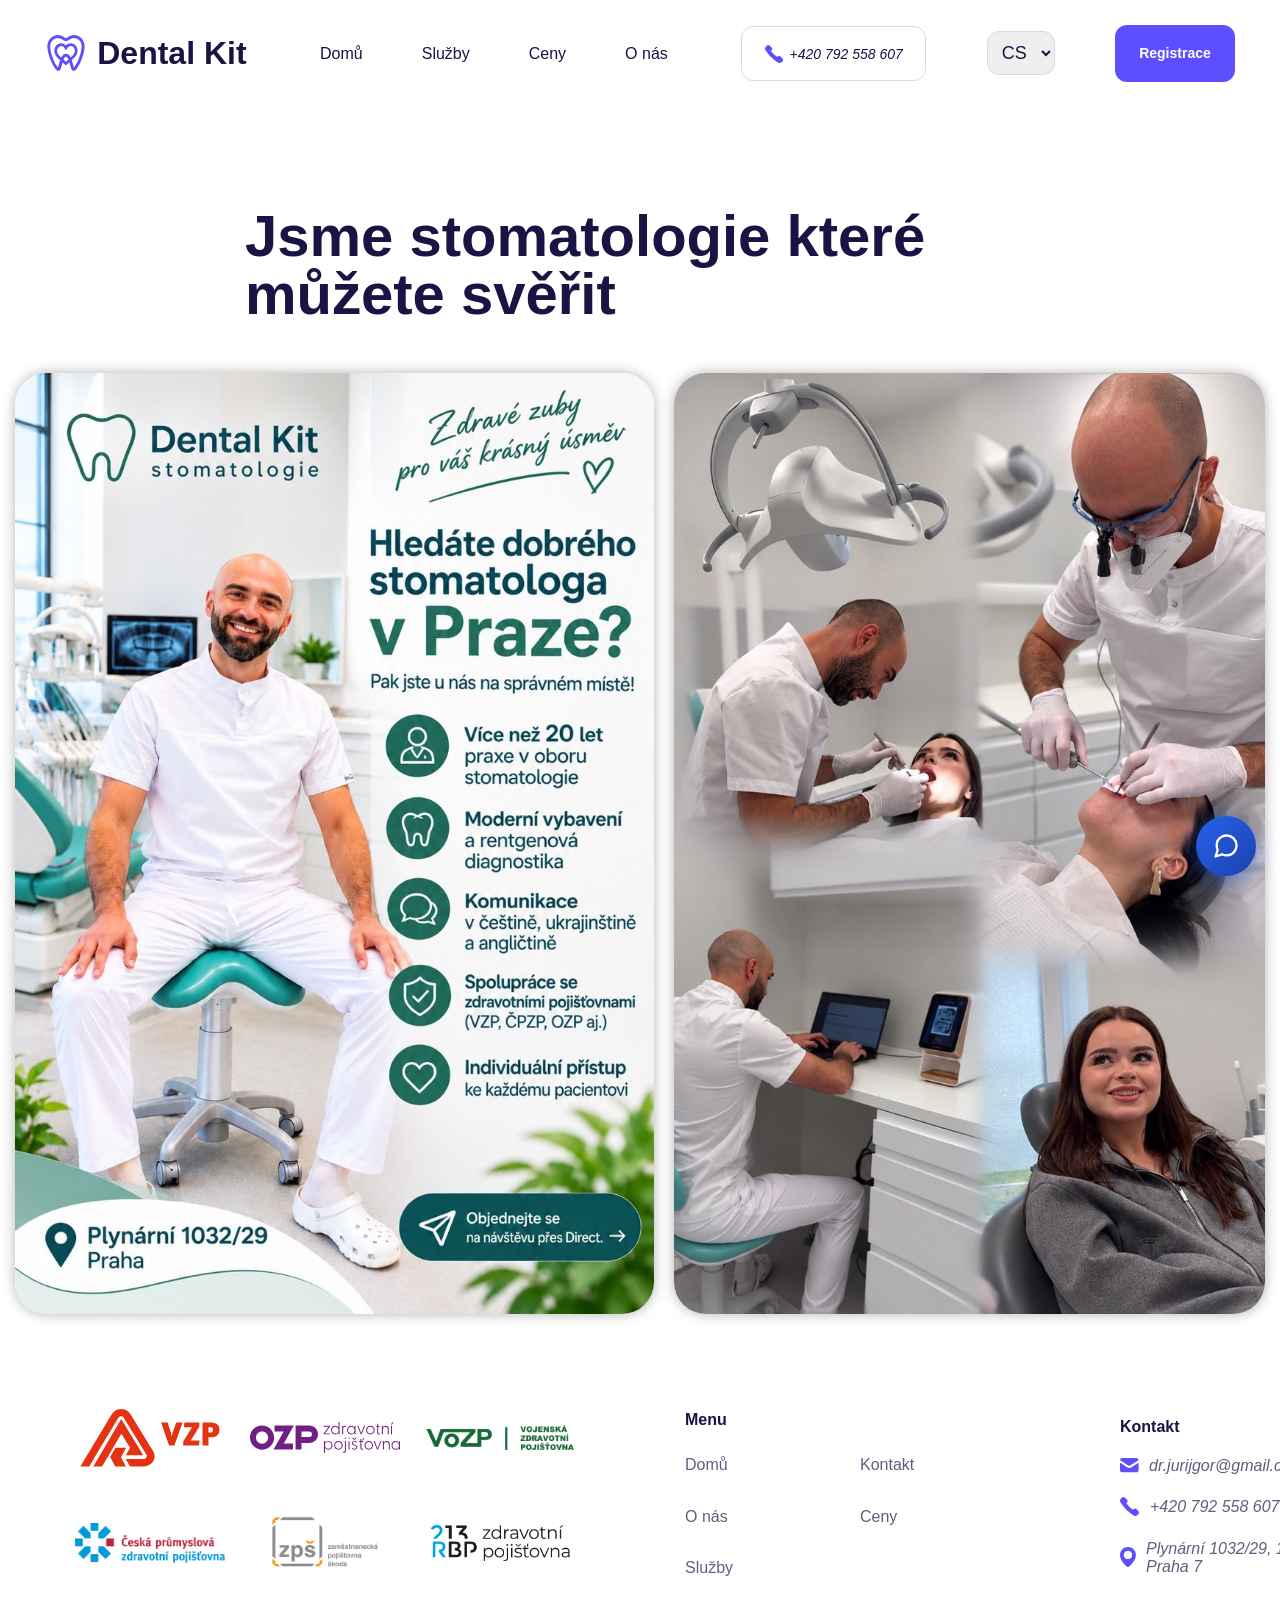
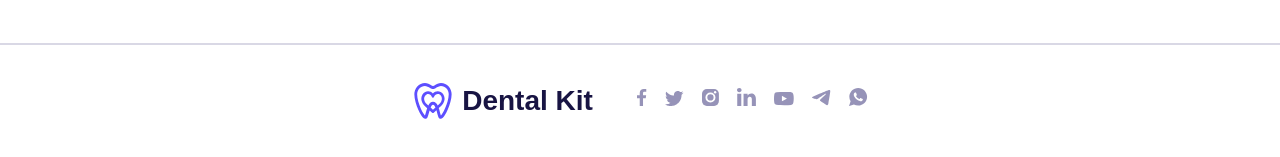
==== commit 89a0a88f: "update" ====
--- a/about.html
+++ b/about.html
@@ -6,6 +6,7 @@
     <link rel="stylesheet" href="./css/normalize.css">
     <link rel="stylesheet" href="./css/reset.css">
     <link rel="stylesheet" href="./css/style.css">
+    <link rel="stylesheet" href="css/chat-widget.css">
     <link rel="stylesheet" href="./css/about.css">
     <title>Dental Kit</title>
 </head>
@@ -47,7 +48,7 @@
                     <option value="uk">UA</option>
                     <option value="en">EN</option>
                 </select>
-                <button class="header-btn" type="submit" data-i18n="nav.bookNow">Book Now</button>
+                <a class="header-btn" href="./sign-up.html" data-i18n="nav.bookNow">Book Now</a>
             </nav>
         </div>
     </header>
@@ -190,7 +191,44 @@
         </div>
     </footer>
 
+    <!-- AI Chat Widget — сюда копируете ВСЁ содержимое chat-widget.html -->
+    <button id="cw-btn" aria-label="Chat">
+        <svg viewBox="0 0 24 24" fill="none" stroke="currentColor" stroke-width="2"
+            stroke-linecap="round" stroke-linejoin="round">
+            <path
+                d="M21 11.5a8.38 8.38 0 0 1-.9 3.8 8.5 8.5 0 0 1-7.6 4.7 8.38 8.38 0 0 1-3.8-.9L3 21l1.9-5.7a8.38 8.38 0 0 1-.9-3.8 8.5 8.5 0 0 1 4.7-7.6 8.38 8.38 0 0 1 3.8-.9h.5a8.48 8.48 0 0 1 8 8v.5z">
+            </path>
+        </svg>
+    </button>
+    <div id="cw-panel" role="dialog" aria-label="AI assistant">
+        <div id="cw-head">
+            <div id="cw-ava">
+                <svg viewBox="0 0 24 24" fill="none" stroke="currentColor" stroke-width="2"
+                    stroke-linecap="round" stroke-linejoin="round">
+                    <path d="M20 21v-2a4 4 0 0 0-4-4H8a4 4 0 0 0-4 4v2"></path>
+                    <circle cx="12" cy="7" r="4"></circle>
+                </svg>
+            </div>
+            <div>
+                <div class="cw-ttl">Алина</div>
+                <div class="cw-sub"><span class="cw-dot"></span>Онлайн</div>
+            </div>
+            <button id="cw-close" aria-label="Close">&times;</button>
+        </div>
+        <div id="cw-msgs"></div>
+        <div id="cw-input-row">
+            <input id="cw-input" type="text" placeholder="Напишите сообщение..." autocomplete="off" />
+            <button id="cw-send" aria-label="Send">
+                <svg viewBox="0 0 24 24" fill="none" stroke="currentColor"
+                    stroke-width="2" stroke-linecap="round" stroke-linejoin="round">
+                    <line x1="22" y1="2" x2="11" y2="13"></line>
+                    <polygon points="22 2 15 22 11 13 2 9 22 2"></polygon>
+                </svg>
+            </button>
+        </div>
+    </div>
     <!-- Translation script -->
     <script type="module" src="js/i18next.js"></script>
+    <script type="module" src="js/chat-widget.js"></script>
 </body>
 </html>
--- a/css/style.css
+++ b/css/style.css
@@ -212,14 +212,6 @@
     color: var(--colors-Neutral-100);
     background-color: var(--colors-Primary-Accent);
 }
-.clinic-img
-{
-    width: 100%;
-    height: 600px;
-    border-radius: 32px;
-    box-shadow: var(--box-shadow);
-}
-
 /* ===================================== Block Services ================================= */
 .block-services
 {
@@ -313,7 +305,11 @@
     margin-bottom: 6px;
 }
 .box-contact-services_link:hover,
-.box-contact_link:hover
+.box-contact_link:hover,
+.contact-link:hover,
+.contactUs_link:hover,
+.menu-item:hover,
+.menu_item:hover
 {
     font-weight: 700;
     color: var(--colors-Primary-Accent);
@@ -435,35 +431,40 @@
     align-items: center;
     justify-content: center;
     padding: 200px 109px;
-    margin-bottom: 200px;
+    margin-bottom: 300px;
 }
 .block-img
 {
     display: flex;
     position: relative;
-    margin-right: 230px;
+    margin-right: 350px;
 }
 
 .block-img_1
 {
     z-index: 1;
     border-radius: 40px;
+    width: 472px;
+    box-shadow: var(--box-shadow);
 }
 .block-img_2
 {
     content: '';
     position: absolute;
     z-index: 2;
-    top: 338px;
-    left: 75px;
+    top: 450px;
+    left: 300px;
     border-radius: 40px;
+    width: 462px;
+    box-shadow: var(--box-shadow);
 }
 .block-mission
 {
     display: flex;
+    align-items: center;
+    justify-content: center;
     flex-direction: column;
     align-items: flex-start;
-    margin-top: 135px;
 }
 .mission_link
 {
@@ -501,18 +502,18 @@
 }
 .moore_img
 {
-    width: 84px;
-    height: 84px;
-    border-radius: 50%;
+    width: 100px;
+    height: 100px;
+    border-radius: 100%;
     overflow: hidden;
 }
 .moore_title
 {
     font-weight: 700;
-    font-size: 24px;
+    font-size: 38px;
     line-height: 1.2;
     color: var(--colors-Neutral-800);
-    width: 230px;
+    width: 235px;
     margin-bottom: 3px;
 }
 .moore_text
@@ -839,4 +840,19 @@
     border-radius: 12px;
     color: var(--colors-Neutral-800);
     cursor: pointer;
+}
+/* ================================= Swipper ======================================= */
+.swipper-doctors
+{
+    display: flex;
+    margin-bottom: 26px;
+    border-radius: 32px;
+    width: 100%;
+    height: 600px;
+    object-fit: cover;
+}
+.swiper-button-next,
+.swiper-button-prev
+{
+    color: var(--colors-Primary-Accent);
 }
--- a/css/chat-widget.css
+++ b/css/chat-widget.css
@@ -0,0 +1,279 @@
+#cw-btn {
+    position: fixed;
+    bottom: 24px;
+    right: 24px;
+    z-index: 99999;
+    width: 60px;
+    height: 60px;
+    border: none;
+    border-radius: 50%;
+    background: linear-gradient(135deg, #2563eb, #1e40af);
+    color: #fff;
+    cursor: pointer;
+    display: flex;
+    align-items: center;
+    justify-content: center;
+    box-shadow: 0 6px 20px rgba(37, 99, 235, .45);
+    transition: transform .2s ease, box-shadow .2s ease;
+}
+
+#cw-btn:hover {
+    transform: scale(1.07);
+    box-shadow: 0 8px 26px rgba(37, 99, 235, .55);
+}
+
+#cw-btn svg {
+    width: 28px;
+    height: 28px;
+}
+
+#cw-panel {
+    position: fixed;
+    bottom: 96px;
+    right: 24px;
+    z-index: 99999;
+    width: 370px;
+    max-width: calc(100vw - 32px);
+    height: 540px;
+    max-height: calc(100vh - 120px);
+    background: #fff;
+    border-radius: 18px;
+    box-shadow: 0 16px 48px rgba(15, 23, 42, .24);
+    display: flex;
+    flex-direction: column;
+    overflow: hidden;
+    font-family: -apple-system, BlinkMacSystemFont, Segoe UI, Roboto, Helvetica, Arial, sans-serif;
+    opacity: 0;
+    transform: translateY(16px) scale(.98);
+    pointer-events: none;
+    transition: opacity .22s ease, transform .22s ease;
+}
+
+#cw-panel.open {
+    opacity: 1;
+    transform: translateY(0) scale(1);
+    pointer-events: auto;
+}
+
+#cw-head {
+    display: flex;
+    align-items: center;
+    gap: 12px;
+    padding: 14px 16px;
+    background: linear-gradient(135deg, #2563eb, #1e40af);
+    color: #fff;
+}
+
+#cw-ava {
+    width: 40px;
+    height: 40px;
+    border-radius: 50%;
+    background: rgba(255, 255, 255, .18);
+    display: flex;
+    align-items: center;
+    justify-content: center;
+    flex: 0 0 auto;
+}
+
+#cw-ava svg {
+    width: 24px;
+    height: 24px;
+}
+
+#cw-head .cw-ttl {
+    font-weight: 600;
+    font-size: 15px;
+    line-height: 1.2;
+}
+
+#cw-head .cw-sub {
+    font-size: 12px;
+    opacity: .85;
+    display: flex;
+    align-items: center;
+    gap: 5px;
+    margin-top: 2px;
+}
+
+#cw-head .cw-dot {
+    width: 7px;
+    height: 7px;
+    border-radius: 50%;
+    background: #34d399;
+    display: inline-block;
+    box-shadow: 0 0 0 2px rgba(52, 211, 153, .3);
+}
+
+#cw-close {
+    margin-left: auto;
+    background: none;
+    border: none;
+    color: #fff;
+    font-size: 22px;
+    line-height: 1;
+    cursor: pointer;
+    opacity: .85;
+}
+
+#cw-close:hover {
+    opacity: 1;
+}
+
+#cw-msgs {
+    flex: 1;
+    overflow-y: auto;
+    padding: 16px;
+    background: #f8fafc;
+    display: flex;
+    flex-direction: column;
+    gap: 10px;
+}
+
+.cw-row {
+    display: flex;
+    align-items: flex-end;
+    gap: 8px;
+    max-width: 85%;
+}
+
+.cw-row.bot {
+    align-self: flex-start;
+}
+
+.cw-row.user {
+    align-self: flex-end;
+    flex-direction: row-reverse;
+}
+
+.cw-mini {
+    width: 26px;
+    height: 26px;
+    border-radius: 50%;
+    background: #e0e7ff;
+    color: #2563eb;
+    display: flex;
+    align-items: center;
+    justify-content: center;
+    flex: 0 0 auto;
+}
+
+.cw-mini svg {
+    width: 16px;
+    height: 16px;
+}
+
+.cw-bub {
+    padding: 10px 13px;
+    font-size: 14px;
+    line-height: 1.45;
+    border-radius: 14px;
+    word-wrap: break-word;
+}
+
+.cw-row.bot .cw-bub {
+    background: #fff;
+    border: 1px solid #e2e8f0;
+    color: #0f172a;
+    border-bottom-left-radius: 4px;
+}
+
+.cw-row.user .cw-bub {
+    background: linear-gradient(135deg, #2563eb, #1e40af);
+    color: #fff;
+    border-bottom-right-radius: 4px;
+}
+
+.cw-typing {
+    display: flex;
+    gap: 4px;
+    padding: 12px 14px;
+}
+
+.cw-typing span {
+    width: 7px;
+    height: 7px;
+    border-radius: 50%;
+    background: #94a3b8;
+    animation: cwb 1.2s infinite ease-in-out;
+}
+
+.cw-typing span:nth-child(2) {
+    animation-delay: .2s;
+}
+
+.cw-typing span:nth-child(3) {
+    animation-delay: .4s;
+}
+
+@keyframes cwb {
+
+    0%,
+    60%,
+    100% {
+        transform: translateY(0);
+        opacity: .5;
+    }
+
+    30% {
+        transform: translateY(-5px);
+        opacity: 1;
+    }
+}
+
+#cw-input-row {
+    display: flex;
+    align-items: center;
+    gap: 8px;
+    padding: 12px;
+    background: #fff;
+    border-top: 1px solid #eef2f7;
+}
+
+#cw-input {
+    flex: 1;
+    border: 1px solid #e2e8f0;
+    border-radius: 22px;
+    padding: 11px 16px;
+    font-size: 14px;
+    outline: none;
+    transition: border-color .15s;
+}
+
+#cw-input:focus {
+    border-color: #2563eb;
+}
+
+#cw-send {
+    width: 42px;
+    height: 42px;
+    flex: 0 0 auto;
+    border: none;
+    border-radius: 50%;
+    background: linear-gradient(135deg, #2563eb, #1e40af);
+    color: #fff;
+    cursor: pointer;
+    display: flex;
+    align-items: center;
+    justify-content: center;
+    transition: transform .15s;
+}
+
+#cw-send:hover {
+    transform: scale(1.08);
+}
+
+#cw-send svg {
+    width: 18px;
+    height: 18px;
+}
+
+@media(max-width:480px) {
+    #cw-panel {
+        right: 8px;
+        left: 8px;
+        bottom: 88px;
+        width: auto;
+        max-width: none;
+        height: 70vh;
+    }
+}
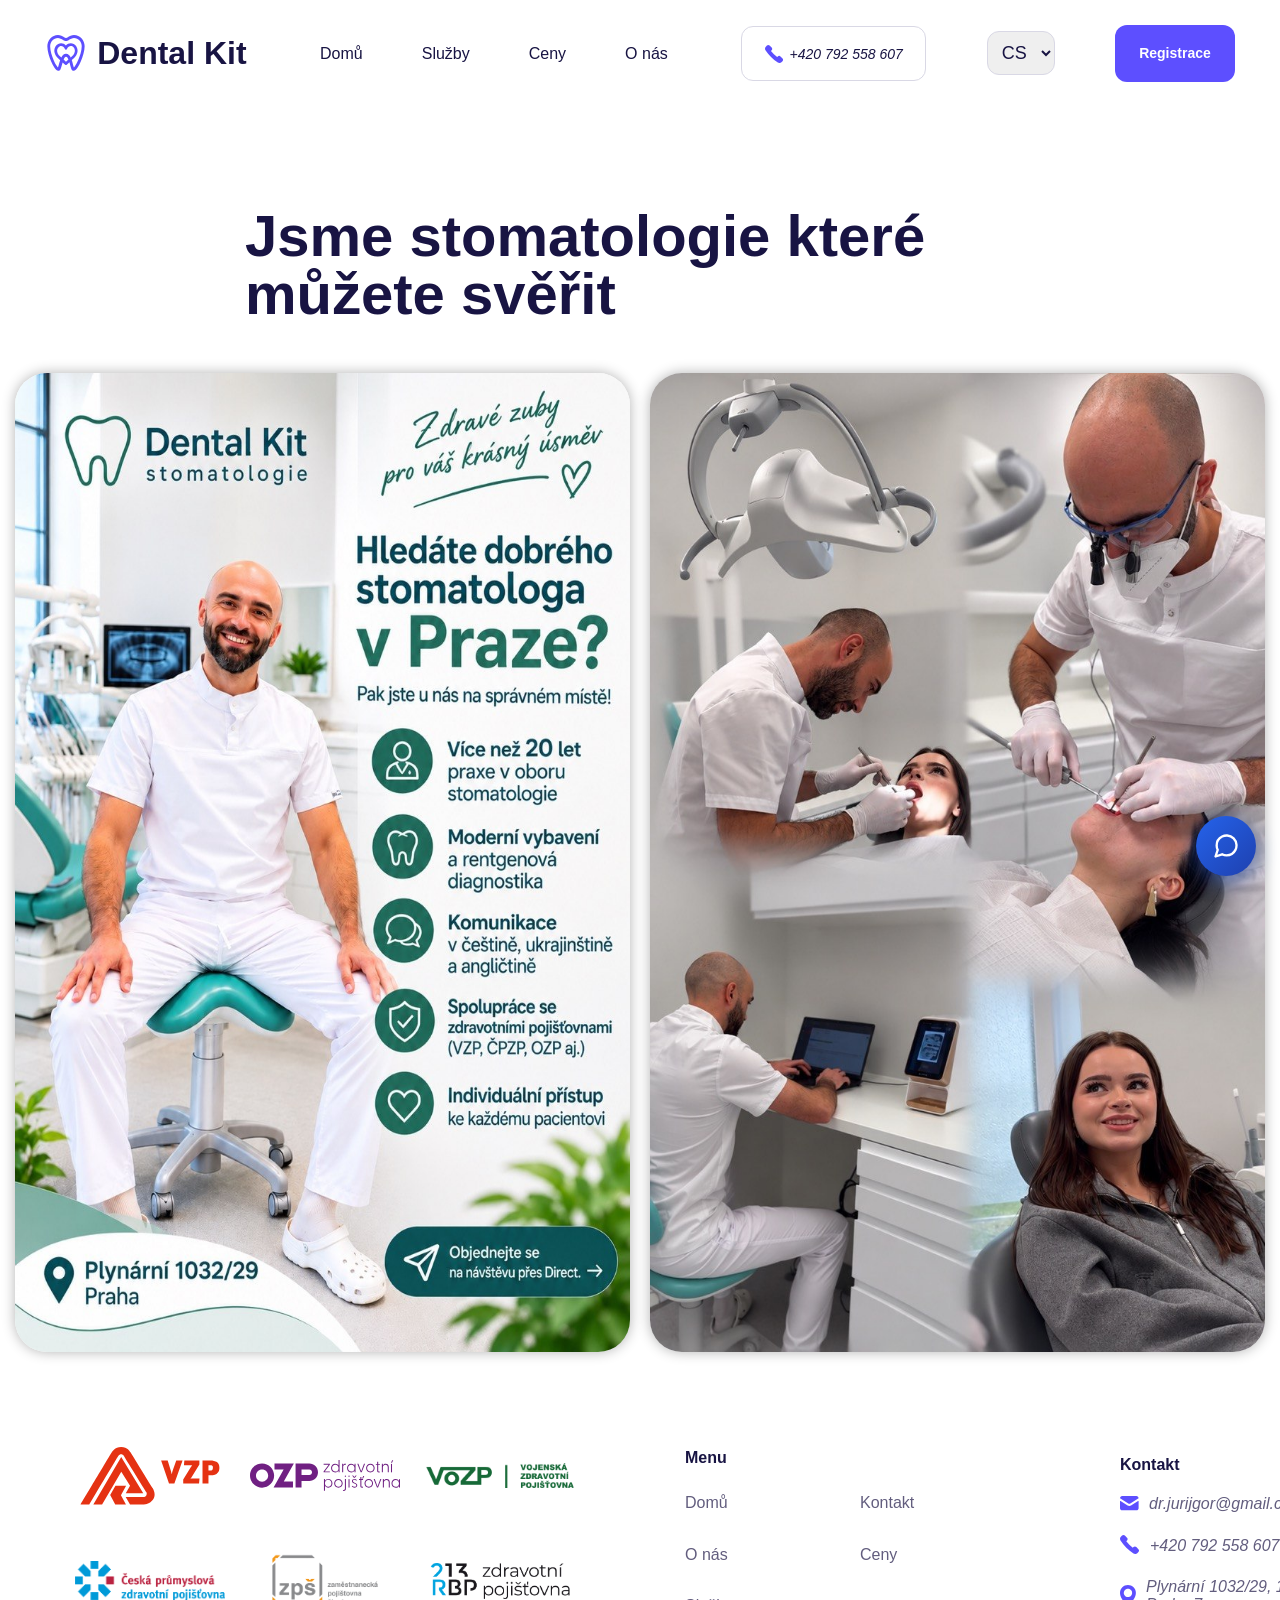
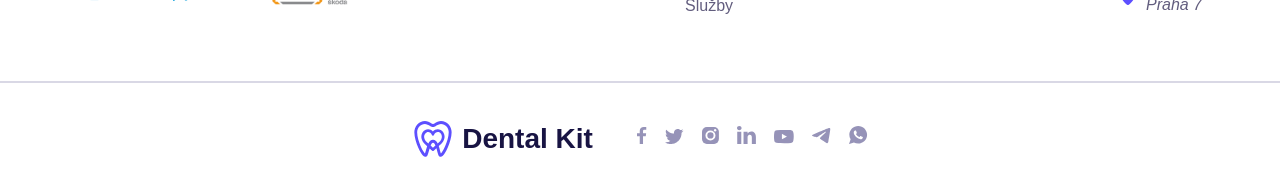
==== commit 81bed8ca: "update" ====
--- a/about.html
+++ b/about.html
@@ -53,7 +53,6 @@
         </div>
     </header>
     <!-- Main -->
-        <!-- Main -->
     <main class="main">
         <section class="section-dentist">
             <div class="container">
--- a/css/style.css
+++ b/css/style.css
@@ -309,7 +309,8 @@
 .contact-link:hover,
 .contactUs_link:hover,
 .menu-item:hover,
-.menu_item:hover
+.menu_item:hover,
+.contact-span p:hover
 {
     font-weight: 700;
     color: var(--colors-Primary-Accent);
--- a/css/about.css
+++ b/css/about.css
@@ -30,6 +30,7 @@
 }
 .dentist_img
 {
+    width: 100%;
     border-radius: 32px;
     overflow: hidden;
     box-shadow: var(--box-shadow);
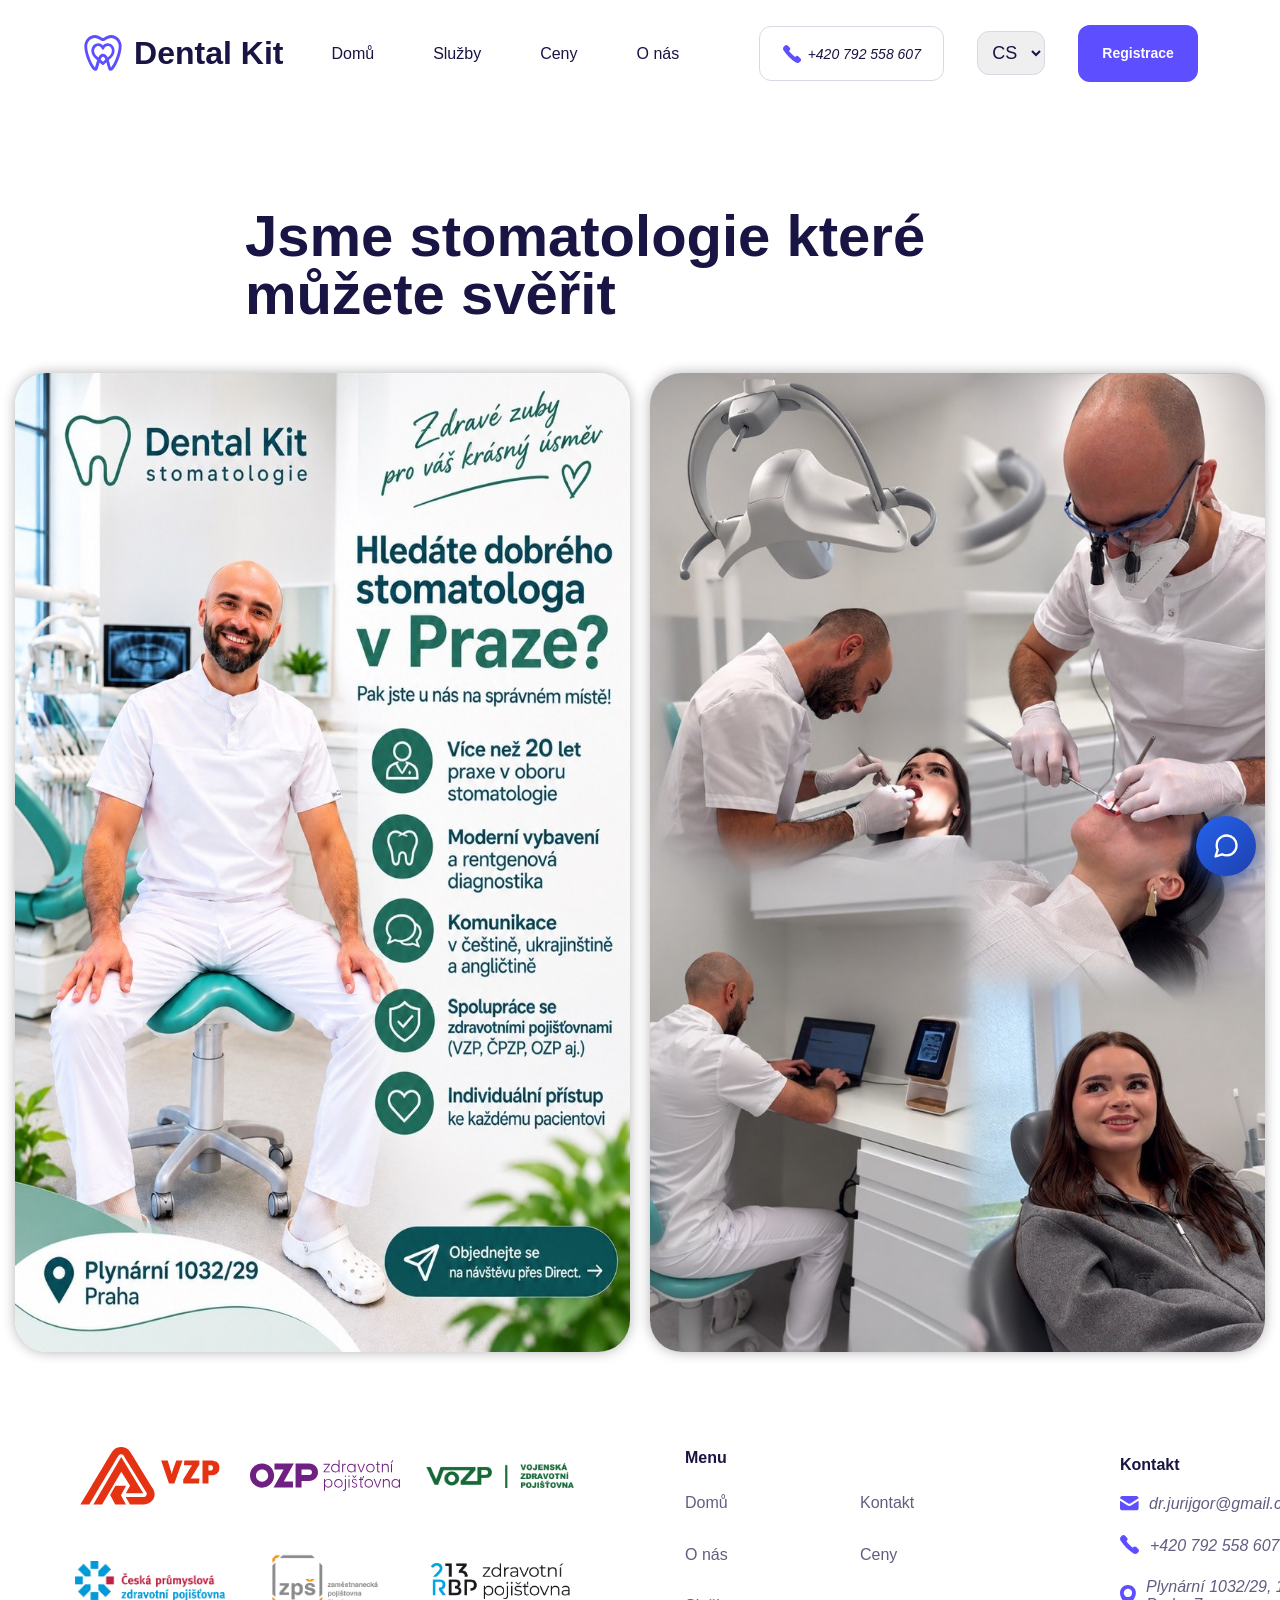
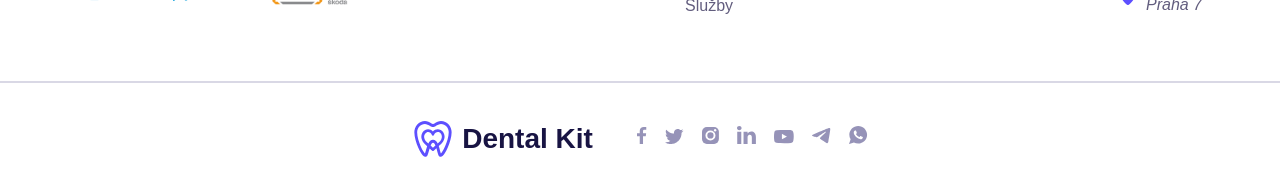
==== commit ec8b6d65: "update" ====
--- a/about.html
+++ b/about.html
@@ -14,42 +14,46 @@
     <!-- Header -->
     <header class="header">
         <div class="container">
-            <nav class="nav">
-                <a class="nav-link" href="./index.html">
-                    <img class="nav-logo" src="./images/LogoIcon.svg" alt="Logo Icon">
-                    <p class="nav-text">Dental Kit</p>
-                </a>
-                <ul class="header-list">
-                    <li class="header-item">
-                        <a class="header-link" href="./index.html" data-i18n="nav.home">Home</a>
-                    </li>
-                    <li class="header-item">
-                        <a class="header-link" href="./services.html" data-i18n="nav.services">Services</a>
-                    </li>
-                    <li class="header-item">
-                        <a class="header-link" href="./plans.html" data-i18n="nav.prices">Prices</a>
-                    </li>
-                    <li class="header-item">
-                        <a class="header-link" href="./about.html" data-i18n="nav.about">About Us</a>
-                    </li>
-                </ul>
-                <address class="header-address">
-                    <ul class="header-address_list">
-                        <li class="header-address_item">
-                           <a class="header-address_link" href="tel:+420792558607">
-                                <img src="./images/PhoneIcon.svg" alt="">
-                                +420 792 558 607
-                            </a>
+            <div class="header-inner">
+                <nav class="nav">
+                    <a class="nav-link" href="./index.html">
+                        <img class="nav-logo" src="./images/LogoIcon.svg" alt="Logo Icon">
+                        <p class="nav-text">Dental Kit</p>
+                    </a>
+                    <ul class="header-list">
+                        <li class="header-item">
+                            <a class="header-link" href="./index.html" data-i18n="nav.home">Home</a>
+                        </li>
+                        <li class="header-item">
+                            <a class="header-link" href="./services.html" data-i18n="nav.services">Services</a>
+                        </li>
+                        <li class="header-item">
+                            <a class="header-link" href="./plans.html" data-i18n="nav.prices">Prices</a>
+                        </li>
+                        <li class="header-item">
+                            <a class="header-link" href="./about.html" data-i18n="nav.about">About Us</a>
                         </li>
                     </ul>
-                </address>
-                <select id="langSelect" class="lang-select">
-                    <option value="cs">CS</option>
-                    <option value="uk">UA</option>
-                    <option value="en">EN</option>
-                </select>
-                <a class="header-btn" href="./sign-up.html" data-i18n="nav.bookNow">Book Now</a>
-            </nav>
+                </nav>
+                <div class="address-box">
+                    <address class="header-address">
+                        <ul class="header-address_list">
+                            <li class="header-address_item">
+                                <a class="header-address_link" href="tel:+420792558607">
+                                    <img src="./images/PhoneIcon.svg" alt="">
+                                    +420 792 558 607
+                                </a>
+                            </li>
+                        </ul>
+                    </address>
+                    <select id="langSelect" class="lang-select">
+                        <option value="cs">CS</option>
+                        <option value="uk">UA</option>
+                        <option value="en">EN</option>
+                    </select>
+                    <button class="header-btn" data-i18n="nav.bookNow">Book Now</button>
+                </div>
+            </div>
         </div>
     </header>
     <!-- Main -->
@@ -229,5 +233,6 @@
     <!-- Translation script -->
     <script type="module" src="js/i18next.js"></script>
     <script type="module" src="js/chat-widget.js"></script>
+    <script type="module" src="js/booking-calendar.js"></script>
 </body>
 </html>
--- a/css/style.css
+++ b/css/style.css
@@ -73,13 +73,20 @@
 }
 
 /* =============================== Header ============================= */
+.header-inner
+{
+    display: flex;
+    align-items: center;
+    justify-content: space-evenly;
+    padding: 25px 0;
+    flex-wrap: wrap;
+}
 .nav
 {
     display: flex;
     align-items: center;
     justify-content: center;
-    justify-content: space-around;
-    padding: 25px 0;
+    gap: 35px;
 }
 .nav-link
 {
@@ -98,6 +105,13 @@
     font-size: 32px;
     line-height: 1;
     color: var(--colors-Neutral-800);
+}
+.address-box
+{
+    display: flex;
+    align-items: center;
+    justify-content: center;
+    gap: 33px;
 }
 .header-list
 {
@@ -856,4 +870,62 @@
 .swiper-button-prev
 {
     color: var(--colors-Primary-Accent);
+}
+/* ======================================= Media ======================================= */
+@media screen and (max-width: 1135px)
+{
+    .header-inner
+    {
+        display: flex;
+        gap: 20px;
+    }
+}
+@media screen and (max-width: 685px)
+{
+    .header-list,
+    .address-box
+    {
+        gap: 15px;
+    }
+    .header-item
+    {
+        padding: 8px;
+    }
+}
+@media screen and (max-width: 595px)
+{
+    .header-inner
+    {
+        display: flex;
+        flex-direction: column;
+    }
+    .header-list
+    {
+        gap: 15px;
+    }
+    .header-item
+    {
+        padding: 5px 8px;
+    }
+    .nav,
+    .address-box
+    {
+        display: flex;
+        flex-direction: column;
+        gap: 15px;
+    }
+}
+@media screen and (max-width: 355px)
+{
+    .header-item,
+    .header-address_list,
+    .header-btn
+    {
+        font-size: 13px;
+    }
+    .header-address_list,
+    .header-btn
+    {
+        padding: 18px;
+    }
 }
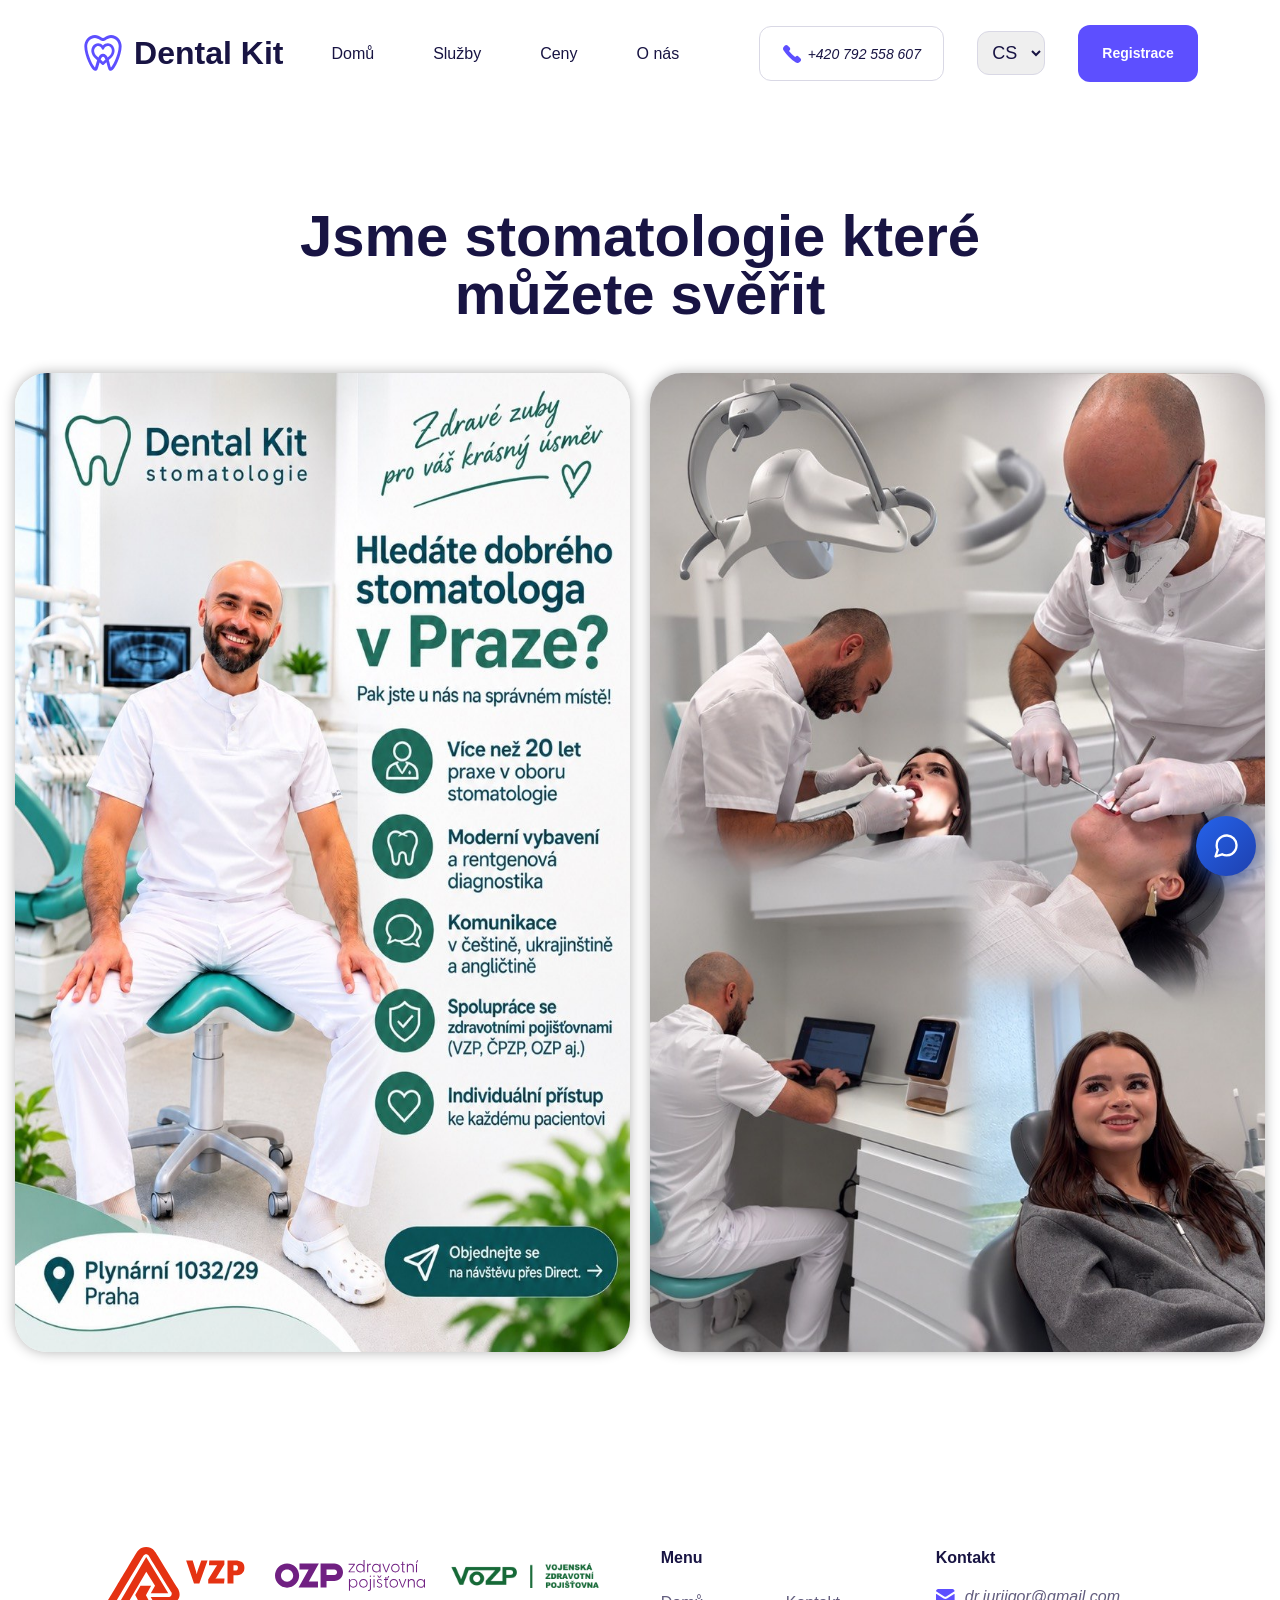
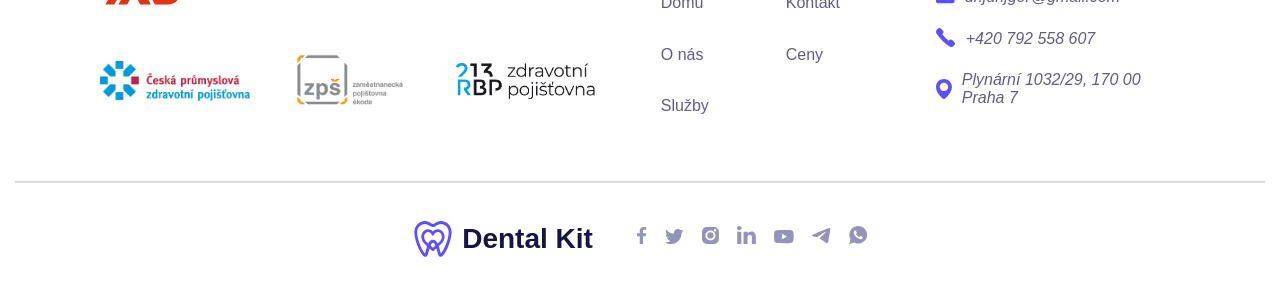
==== commit 664d9d62: "update" ====
--- a/about.html
+++ b/about.html
@@ -61,9 +61,7 @@
         <section class="section-dentist">
             <div class="container">
                 <div class="wrapper-dentist">
-                    <div class="dentist-clinic">
-                        <h1 class="dentist-clinic_title" data-i18n="aboutHero.title">We are Dental Kit, a dental clinic you can trust</h1>
-                    </div>
+                    <h1 class="dentist-clinic_title" data-i18n="aboutHero.title">We are Dental Kit, a dental clinic you can trust</h1>
                     <div class="about-image-container" style="position: relative;">
                         <img class="dentist_img lang-image active" id="img-cs" src="./images/about_img_cs.jpg" alt="Dental Clinic CS">
                         <img class="dentist_img lang-image" id="img-uk" src="./images/about_img_uk.jpg" alt="Dental Clinic UA">
@@ -98,52 +96,55 @@
                         <img src="images/rbp.png" alt="">
                     </a>
                 </div>
-                <div class="menu">
-                    <p class="menu-text" data-i18n="footer.menu">Menu</p>
-                    <div class="menu-box">
-                        <ul class="menu-list">
-                            <li class="menu-item">
-                                <a class="menu-link" href="./index.html" data-i18n="nav.home">Home</a>
-                            </li>
-                            <li class="menu-item">
-                                <a class="menu-link" href="./about.html" data-i18n="nav.about">About Us</a>
-                            </li>
-                            <li class="menu-item">
-                                <a class="menu-link" href="./services.html" data-i18n="nav.services">Services</a>
-                            </li>
-                        </ul>
-                        <ul class="menu_list">
-                            <li class="menu_item">
-                                <a class="menu_link" href="./contact.html" data-i18n="footer.contactPage">Contact</a>
-                            </li>
-                            <li class="menu_item">
-                                <a class="menu_link" href="./plans.html" data-i18n="nav.prices" data-i18n="footer.plans">Plans</a>
-                            </li>
-                        </ul>
-                    </div>
-                </div>
-                <div class="contact">
-                    <p class="contact-text" data-i18n="footer.contact">Contact</p>
-                    <address class="contact-address">
-                        <ul class="contact-list">
-                            <li class="contact-item">
-                                <a class="contact-link" href="mailto:dr.jurijgor@gmail.com">
-                                    <img src="./images/contacticon.svg" alt="Email Icon">
-                                    dr.jurijgor@gmail.com
-                                </a>
-                            </li>
-                            <li class="contact-item">
-                                <a class="contact-link" href="tel:+420792558607">
-                                    <img src="./images/PhoneIcon.svg" alt="Phone Icon">
-                                    +420 792 558 607
-                                </a>
-                            </li>
-                            <li class="contact-item">
-                                <img src="./images/point.svg" alt="">
-                                <p data-i18n="footer.address">Plynarni 1032/29, 170 00 Praha 7</p>
-                            </li>
-                        </ul>
-                    </address>
+                <div class="footer-menu">
+                    <div class="menu">
+                        <p class="menu-text" data-i18n="footer.menu">Menu</p>
+                        <div class="menu-box">
+                            <ul class="menu-list">
+                                <li class="menu-item">
+                                    <a class="menu-link" href="./index.html" data-i18n="nav.home">Home</a>
+                                </li>
+                                <li class="menu-item">
+                                    <a class="menu-link" href="./about.html" data-i18n="nav.about">About Us</a>
+                                </li>
+                                <li class="menu-item">
+                                    <a class="menu-link" href="./services.html" data-i18n="nav.services">Services</a>
+                                </li>
+                            </ul>
+                            <ul class="menu_list">
+                                <li class="menu_item">
+                                    <a class="menu_link" href="./contact.html" data-i18n="footer.contactPage">Contact</a>
+                                </li>
+                                <li class="menu_item">
+                                    <a class="menu_link" href="./plans.html" data-i18n="nav.prices"
+                                        data-i18n="footer.plans">Plans</a>
+                                </li>
+                            </ul>
+                        </div>
+                    </div>
+                    <div class="contact">
+                        <p class="contact-text" data-i18n="footer.contact">Contact</p>
+                        <address class="contact-address">
+                            <ul class="contact-list">
+                                <li class="contact-item">
+                                    <a class="contact-link" href="mailto:dr.jurijgor@gmail.com">
+                                        <img src="./images/contacticon.svg" alt="Email Icon">
+                                        dr.jurijgor@gmail.com
+                                    </a>
+                                </li>
+                                <li class="contact-item">
+                                    <a class="contact-link" href="tel:+420792558607">
+                                        <img src="./images/PhoneIcon.svg" alt="Phone Icon">
+                                        +420 792 558 607
+                                    </a>
+                                </li>
+                                <li class="contact-item">
+                                    <img src="./images/point.svg" alt="">
+                                    <p data-i18n="footer.address">Plynarni 1032/29, 170 00 Praha 7</p>
+                                </li>
+                            </ul>
+                        </address>
+                    </div>
                 </div>
             </div>
             <div class="footer-box">
@@ -154,41 +155,43 @@
                             <p class="footer-box_text">Dental Kit</p>
                         </a>
                     </li>
-                    <li class="footer-box_item">
-                        <a class="footer-box_link" href="https://www.facebook.com/people/Dental-Kit/61594747592920/">
-                            <img class="footer-box_img" src="./images/social/facebook.svg" alt="Facebook">
-                        </a>
-                    </li>
-                    <li class="footer-box_item">
-                        <a class="footer-box_link" href="">
-                            <img class="footer-box_img" src="./images/social/twitter.svg" alt="Twitter">
-                        </a>
-                    </li>
-                    <li class="footer-box_item">
-                        <a class="footer-box_link" href="https://www.instagram.com/dentalkit_prague">
-                            <img class="footer-box_img" src="./images/social/instagram.svg" alt="Instagram">
-                        </a>
-                    </li>
-                    <li class="footer-box_item">
-                        <a class="footer-box_link" href="">
-                            <img class="footer-box_img" src="./images/social/linkedln.svg" alt="Linkedln">
-                        </a>
-                    </li>
-                    <li class="footer-box_item">
-                        <a class="footer-box_link" href="">
-                            <img class="footer-box_img" src="./images/social/youtube.svg" alt="YouTube">
-                        </a>
-                    </li>
-                    <li class="footer-box_item">
-                        <a class="footer-box_link" href="">
-                            <img class="footer-box_img" src="./images/social/telegram.svg" alt="Telegram">
-                        </a>
-                    </li>
-                    <li class="footer-box_item">
-                        <a class="footer-box_link" href="">
-                            <img class="footer-box_img" src="./images/social/whatsapp.svg" alt="WhatsApp">
-                        </a>
-                    </li>
+                    <div class="footer__box">
+                        <li class="footer-box_item">
+                            <a class="footer-box_link" href="https://www.facebook.com/people/Dental-Kit/61594747592920/">
+                                <img class="footer-box_img" src="./images/social/facebook.svg" alt="Facebook">
+                            </a>
+                        </li>
+                        <li class="footer-box_item">
+                            <a class="footer-box_link" href="">
+                                <img class="footer-box_img" src="./images/social/twitter.svg" alt="Twitter">
+                            </a>
+                        </li>
+                        <li class="footer-box_item">
+                            <a class="footer-box_link" href="https://www.instagram.com/dentalkit_prague">
+                                <img class="footer-box_img" src="./images/social/instagram.svg" alt="Instagram">
+                            </a>
+                        </li>
+                        <li class="footer-box_item">
+                            <a class="footer-box_link" href="">
+                                <img class="footer-box_img" src="./images/social/linkedln.svg" alt="Linkedln">
+                            </a>
+                        </li>
+                        <li class="footer-box_item">
+                            <a class="footer-box_link" href="">
+                                <img class="footer-box_img" src="./images/social/youtube.svg" alt="YouTube">
+                            </a>
+                        </li>
+                        <li class="footer-box_item">
+                            <a class="footer-box_link" href="">
+                                <img class="footer-box_img" src="./images/social/telegram.svg" alt="Telegram">
+                            </a>
+                        </li>
+                        <li class="footer-box_item">
+                            <a class="footer-box_link" href="">
+                                <img class="footer-box_img" src="./images/social/whatsapp.svg" alt="WhatsApp">
+                            </a>
+                        </li>
+                    </div>
                 </ul>
             </div>
         </div>
--- a/css/style.css
+++ b/css/style.css
@@ -181,6 +181,7 @@
 /* ========================== Section Clinic ================================ */
 .section-clinic
 {
+    margin-top: 100px;
     margin-bottom: 200px;
 }
 .clinic-block
@@ -231,8 +232,10 @@
 {
     display: flex;
     align-items: center;
-    justify-content: center;
-    gap: 140px;
+    justify-content: space-around;
+    flex-wrap: wrap;
+    gap: 10px;
+    width: 100%;
     padding: 30px;
     border-radius: 28px;
     border: 1px solid var(--colors-Neutral-100);
@@ -293,6 +296,7 @@
     font-weight: 700;
     font-size: 16px;
     line-height: 1.1;
+    white-space: nowrap;
     color: var(--colors-Primary-Accent);
     border-bottom: 2px solid var(--colors-Primary-Accent);
 }
@@ -344,8 +348,9 @@
 {
     display: flex;
     align-items: center;
+    justify-content: space-between;
     margin-bottom: 48px;
-    gap: 0 370px;
+    gap: 0 10px;
     margin-top: 20px;
 }
 .our-team_dental-title
@@ -364,6 +369,7 @@
     padding: 24px;
     width: 251px;
     height: 68px;
+    white-space: nowrap;
     text-align: center;
     color: var(--colors-Neutral-100);
     background-color: var(--colors-Primary-Accent);
@@ -444,7 +450,7 @@
 {
     display: flex;
     align-items: center;
-    justify-content: center;
+    justify-content: space-between;
     padding: 200px 109px;
     margin-bottom: 300px;
 }
@@ -452,9 +458,8 @@
 {
     display: flex;
     position: relative;
-    margin-right: 350px;
-}
-
+    margin-right: 35px;
+}
 .block-img_1
 {
     z-index: 1;
@@ -476,10 +481,9 @@
 .block-mission
 {
     display: flex;
-    align-items: center;
-    justify-content: center;
     flex-direction: column;
     align-items: flex-start;
+    margin-top: -350px;
 }
 .mission_link
 {
@@ -512,15 +516,16 @@
 {
     display: flex;
     align-items: center;
-    gap: 0 14px;
-    margin-bottom: 40px;
+    gap: 15px;
 }
 .moore_img
 {
     width: 100px;
     height: 100px;
     border-radius: 100%;
-    overflow: hidden;
+    object-fit: cover;
+    flex-shrink: 0;
+    overflow: hidden; 
 }
 .moore_title
 {
@@ -534,7 +539,7 @@
 .moore_text
 {
     color: var(--colors-Neutral-600);
-    width: 395px;
+    width: 325px;
 }
 .mission_btn
 {
@@ -550,13 +555,8 @@
 {
     display: flex;
     align-items: center;
-    justify-content: center;
-    gap: 0 80px;
+    justify-content: space-around;
     margin-bottom: 125px;
-}
-.contactUs-block
-{
-    margin-top: 220px;
 }
 .contactUs-link
 {
@@ -596,6 +596,7 @@
     display: flex;
     align-items: center;
     gap: 0 14px;
+    white-space: nowrap;
     color: var(--colors-Neutral-800);
 }
 .contactUs-img
@@ -706,7 +707,6 @@
     line-height: 1.1;
     padding: 24px 32px;
     border-radius: 12px;
-    margin-bottom: 20px;
     color: var(--colors-Neutral-100);
     background-color: var(--colors-Primary-Accent);
 }
@@ -719,16 +719,18 @@
 {
     display: flex;
     align-items: center;
-    justify-content: space-evenly;
+    justify-content: space-around;
+    flex-wrap: wrap;
     padding: 90px 60px;
-    gap: 110px; 
+    gap: 10px; 
+    width: 100%;
     position: relative;
 }
 .wrapper-footer::before
 {
     content: '';
     position: absolute;
-    width: 1400px;
+    width: 100%;
     bottom: 0;
     margin-bottom: 35px;
     border: 1px solid var(--colors-Neutral-400);
@@ -754,6 +756,11 @@
     width: 150px;
     margin-right: 50px;
 }
+.footer-menu
+{
+    display: flex;
+    gap: 50px;
+}
 .menu-box
 {
     display: flex;
@@ -779,7 +786,7 @@
 .menu-item,
 .menu_item
 {
-    width: 150px;
+    width: 100px;
 }
 .menu-link,
 .menu_link,
@@ -822,6 +829,13 @@
     align-items: center;
     justify-content: space-around;
     margin-bottom: 35px;
+}
+.footer__box
+{
+    display: flex;
+    align-items: center;
+    justify-content: center;
+    gap: 18px;
 }
 .footer-box_list
 {
@@ -872,6 +886,36 @@
     color: var(--colors-Primary-Accent);
 }
 /* ======================================= Media ======================================= */
+
+@media screen and (max-width: 1200px)
+{
+    .footer-menu
+    {
+        gap: 0;
+    }
+    .subscribe
+    {
+        gap: 20px;
+    }
+}
+@media screen and (max-width: 1180px)
+{
+    .contactUs-title
+    {
+        font-size: 33px;
+        width: 380px;
+    }
+    .contactUs-list
+    {
+        gap: 20px;
+    }
+    .form-contactUs
+    {
+        width: 625px;
+        height: 640px;
+        padding: 50px 35px;
+    }
+}
 @media screen and (max-width: 1135px)
 {
     .header-inner
@@ -879,6 +923,262 @@
         display: flex;
         gap: 20px;
     }
+    .clinic-title
+    {
+        width: 472px;
+        font-size: 55px;
+    }
+    .our-team_dental-title
+    {
+        font-size: 32px;
+        width: 610px;
+    }
+    .services__block
+    {
+        gap: 30px;
+    }
+    .block-img_1 
+    {
+        width: 372px;
+    }
+    .block-img_2 
+    {
+        top: 350px;
+        left: 235px;
+        width: 362px;
+    }
+    .contactUs-title
+    {
+        font-size: 28px;
+        width: 325px;
+    }
+    .contactUs-list
+    {
+        flex-direction: column;
+        align-items: stretch;
+        gap: 15px 0;
+        width: 250px;
+    }
+    .wrapper-footer
+    {
+        gap: 25px;
+    }
+    .footer-menu 
+    {
+        display: flex;
+        gap: 50px;
+        margin-left: 50px;
+    }
+}
+@media screen and (max-width: 1000px)
+{
+    .clinic-title
+    {
+        width: 580px;
+        font-size: 45px;
+        text-align: center;
+    }
+    .clinic-btn
+    {
+        margin: 0 auto;
+    }
+    .clinic-block
+    {
+        flex-direction: column;
+        align-items: center;
+        justify-content: center;
+    }
+    .swiper-wrapper
+    {
+        width: 100%; 
+        max-width: 600px;
+        margin: 0 auto; 
+    }
+    .swipper-doctors
+    {
+        width: 100%;
+    }
+    .block-services
+    {
+        width: 500px;
+        align-content: center;
+        align-items: stretch;
+        flex-direction: column;
+        gap: 30px;
+        margin: 0 auto;
+    }
+    .our-team_dental
+    {
+        flex-direction: column;
+    }
+    .our-team_dental-title
+    {
+        text-align: center;
+        font-size: 30px;
+        width: 567px;
+        margin-bottom: 30px;
+    }
+    .services_block 
+    {
+        width: 410px;
+    }
+    .services-treatment_img 
+    {
+        padding: 50px 147px 55px 150px;
+    }
+    .services-prosthetic_img
+    {
+        padding: 50px 159px 50px 158px;
+    }
+    .services-surgery_img 
+    {
+        padding: 45px 133px 33px 131px;
+    }
+    .services_title
+    {
+        font-size: 21px;
+    }
+    .block-img_1 
+    {
+        width: 315px;
+    }
+    .block-img_2 
+    {
+        top: 310px;
+        left: 200px;
+    }
+    .block-mission
+    {
+        margin-top: -280px;
+    }
+    .wrapper-contactUs
+    {
+        display: flex;
+        flex-direction: column;
+    }
+    .contactUs-block
+    {
+        display: flex;
+        align-items: center;
+        flex-direction: column;
+        margin-bottom: 30px;
+    }
+    .contactUs-list
+    {
+        justify-content: center;
+        flex-direction: row;
+        gap: 0 20px;
+    }
+    .contactUs-title 
+    {
+        font-size: 28px;
+        width: 480px;
+        text-align: center;
+    }
+}
+@media screen and (max-width: 930px)
+{
+    .moore_title
+    {
+        font-size: 32px;
+    }
+    .moore_text
+    {
+        width: 225px;
+    }
+}
+@media screen and (max-width: 885px)
+{
+    .clinic-title
+    {
+        width: 448px;
+        font-size: 38px;
+    }
+    .clinic-btn
+    {
+        width: 215px;
+        height: 58px;
+        font-size: 16px;
+        padding: 15px;
+    }
+    .services_block 
+    {
+        width: 410px;
+    }
+    .block-img_1 
+    {
+        width: 287px;
+    }
+    .block-img_2 
+    {
+        top: 290px;
+        left: 183px;
+        width: 325px;
+    }
+    .block-mission
+    {
+        margin-top: -238px;
+    }
+    .moore_title
+    {
+        width: 185px;
+        font-size: 30px;
+    }
+    .moore_text
+    {
+        width: 200px;
+    }
+}
+@media screen and (max-width: 785px)
+{
+    .clinic-title
+    {
+        font-size: 35px;
+    }
+    .inner-block
+    {
+        margin-top: 200px;
+        flex-direction: column-reverse;
+        margin-bottom: 0;
+    }
+    .block-mission
+    {
+        margin-bottom: 25px;
+    }
+    .block-img
+    {
+        display: flex;
+        flex-direction: column;
+        justify-content: center;
+        gap: 25px;
+        margin-right: 0;
+    }
+    .block-img_1,
+    .block-img_2
+    {
+        width: 472px;
+    }
+    .block-img_2
+    {
+        position: static;
+        top: auto;
+        right: auto;
+        bottom: auto;
+        left: auto;
+    }
+    .moore_img 
+    {
+        width: 100px;
+        height: 100px;
+    }
+    .moore_text 
+    {
+        width: 200px;
+    }
+    .footer-menu
+    {
+        gap: 0px;
+    }
 }
 @media screen and (max-width: 685px)
 {
@@ -890,6 +1190,68 @@
     .header-item
     {
         padding: 8px;
+    }
+    .swiper-wrapper
+    {
+        width: 100%; 
+        max-width: 500px;
+        margin: 0 auto; 
+    }
+    .swipper-doctors
+    {
+        width: 100%;
+    }
+    .our-team_dental-title
+    {
+        font-size: 25px;
+        width: 500px;
+    }
+    .footer-menu 
+    {
+        margin-left: 25px;
+    }
+}
+@media screen and (max-width: 655px)
+{
+    .form-box_1,
+    .form-box_2
+    {
+        align-items: center;
+        justify-content: center;
+        flex-direction: column;
+    }
+    .form-contactUs 
+    {
+        width: 420px;
+        height: 885px;
+        padding: 50px 35px;
+    }
+    .form_box
+    {
+        align-items: center;
+        justify-content: center;
+    }
+    .form-textarea,
+    .form-label
+    {
+        width: 262px;
+    }
+    .form-btn
+    {
+        display: block;
+        margin: 0 auto;
+    }
+    .subscribe 
+    {
+        display: grid;
+        grid-template-columns: repeat(2, 1fr);
+    }
+    .footer-menu 
+    {
+        display: flex;
+        flex-direction: column;
+        gap: 25px 0;
+        margin-left: 0px;
     }
 }
 @media screen and (max-width: 595px)
@@ -914,6 +1276,259 @@
         flex-direction: column;
         gap: 15px;
     }
+    .clinic-title
+    {
+        width: 380px;
+        font-size: 28px;
+    }
+    .swiper-wrapper
+    {
+        width: 100%; 
+        max-width: 400px;
+        margin: 0 auto; 
+    }
+    .swipper-doctors
+    {
+        width: 100%;
+        height: 400px;
+    }
+    .block-services
+    {
+        width: 400px;
+    }
+    .our-team_dental-title
+    {
+        font-size: 21px;
+        width: 400px;
+    }
+    .block-img_1,
+    .block-img_2
+    {
+        width: 380px;
+    }
+}
+@media screen and (max-width: 485px)
+{
+    .contactUs-title 
+    {
+        font-size: 21px;
+        width: 325px;
+    }
+    .contactUs-list 
+    {
+        flex-direction: column;
+        gap: 20px 0;
+    }
+    .form-contactUs 
+    {
+        width: 340px;
+        height: 885px;
+        padding: 50px 35px;
+    }
+    .subscribe img 
+    {
+        width: 135px;
+    }
+    .footer-box_list
+    {
+        flex-direction: column;
+    }
+}
+@media screen and (max-width: 455px)
+{
+    .swiper-wrapper
+    {
+        width: 100%; 
+        max-width: 350px;
+        margin: 0 auto; 
+    }
+    .swipper-doctors
+    {
+        width: 100%;
+    }
+    .block-services
+    {
+        width: 350px;
+        padding: 20px;
+    }
+    .box-contant_img,
+    .box-open-hours_img,
+    .box-contant-services_img
+    {
+        width: 52px;
+    }
+    .box-contact_text,
+    .box-open-hours_text,
+    .box-contact-services_text
+    {
+        font-size: 18px;
+    }
+    .our-team_dental-title 
+    {
+        font-size: 18px;
+        width: 340px;
+    }
+    .our-team_dental-btn 
+    {
+        width: 215px;
+        height: 58px;
+        font-size: 16px;
+        padding: 15px;
+    }
+    .services_block 
+    {
+        width: 350px;
+    }
+    .services-treatment_img 
+    {
+        padding: 50px 130px 55px 130px;
+    }
+    .services-prosthetic_img 
+    {
+        padding: 50px 140px 50px 140px;
+    }
+    .services_title 
+    {
+        font-size: 18px;
+    }
+    .block-img_1,
+    .block-img_2
+    {
+        width: 320px;
+    }
+    .subscribe img 
+    {
+        width: 100px;
+    }
+    .menu-text
+    {
+        width: 120px;
+    }
+    .menu_item 
+    {
+        width: 70px;
+    }
+    .contact-item
+    {
+        width: 160px;
+    }
+}
+@media screen and (max-width: 385px)
+{
+    .clinic-title
+    {
+        width: 285px;
+        font-size: 22px;
+    }
+    .swiper-wrapper
+    {
+        width: 100%; 
+        max-width: 300px;
+        margin: 0 auto; 
+    }
+    .swipper-doctors
+    {
+        width: 100%;
+    }
+    .block-services
+    {
+        align-content: stretch;
+        width: 300px;
+        padding: 10px;
+    }
+    .box-contant_img,
+    .box-open-hours_img,
+    .box-contant-services_img
+    {
+        width: 50px;
+    }
+    .box-contact_text,
+    .box-open-hours_text,
+    .box-contact-services_text
+    {
+        font-size: 16px;
+    }
+    .box-contact_link,
+    .box-contact__link,
+    .box-open-hours_link span,
+    .box-open-hours_link,
+    .box-contact-services_link
+    {
+        font-size: 14px;
+        color: var(--colors-Neutral-600);
+    }
+    .our-team_dental-title 
+    {
+        font-size: 16px;
+        width: 305px;
+    }
+    .services_block 
+    {
+        width: 310px;
+    }
+    .services-treatment_img 
+    {
+        padding: 50px 110px 55px 110px;
+    }
+    .services-prosthetic_img 
+    {
+        padding: 50px 120px 50px 120px;
+    }
+    .services-surgery_img 
+    {
+        padding: 45px 110px 33px 110px;
+    }
+    .services-prevention_img 
+    {
+        padding: 65px 110px 66px 110px;
+    }
+    .block-img_1,
+    .block-img_2
+    {
+        width: 270px;
+    }
+    .moore_title 
+    {
+        width: 150px;
+        font-size: 21px;
+    }
+    .moore_text 
+    {
+        font-size: 16px;
+        width: 155px;
+    }
+    .moore_img 
+    {
+        width: 80px;
+        height: 80px;
+    }
+    .contactUs-title 
+    {
+        font-size: 18px;
+        width: 278px;
+    }
+    .form-contactUs 
+    {
+        width: 315px;
+        height: 800px;
+        padding: 35px;
+    }
+    .form-input
+    {
+        margin-bottom: 16px;
+    }
+    .subscribe img 
+    {
+        width: 85px;
+    }
+    .menu-link, 
+    .menu_link, 
+    .pages-link, 
+    .contact-link,
+    .contact-item p
+    {
+        font-size: 14px;
+    }
 }
 @media screen and (max-width: 355px)
 {
@@ -928,4 +1543,47 @@
     {
         padding: 18px;
     }
+    .swiper-wrapper
+    {
+        width: 100%; 
+        max-width: 280px;
+        margin: 0 auto; 
+    }
+    .swipper-doctors
+    {
+        width: 100%;
+    }
+    .block-services
+    {
+        align-content: stretch;
+        width: 280px;
+        padding: 10px;
+    }
+    .our-team_dental-title 
+    {
+        font-size: 16px;
+        width: 265px;
+    }
+    .services_block 
+    {
+        width: 285px;
+    }
+    .services_title 
+    {
+        font-size: 16px;
+    }
+    .box-open-hours_item
+    {
+        width: 155px;
+    }
+    .box-contact-services_item
+    {
+        width: 185px;
+    }
+    .form-contactUs 
+    {
+        width: 300px;
+        height: 785px;
+        padding: 30px;
+    }
 }
--- a/css/about.css
+++ b/css/about.css
@@ -1,11 +1,7 @@
 /* ========================== About Dentist ===================== */
 .wrapper-dentist
 {
-    margin-top: 100px;
-    display: flex;
-    align-items: center;
-    justify-content: center;
-    flex-direction: column;
+    padding: 100px 0;
 }
 .about-image-container
 {
@@ -14,18 +10,14 @@
     justify-content: center;
     gap: 0 20px;
 }
-.scroll_text
-{
-    font-weight: 700;
-    color: var(--colors-Primary-Accent);
-}
 .dentist-clinic_title
 {
     font-weight: 700;
     font-size: 58px;
     line-height: 1;
     width: 790px;
-    margin-bottom: 50px;
+    text-align: center;
+    margin: 0 auto 50px;
     color: var(--colors-Neutral-800);
 }
 .dentist_img
@@ -35,295 +27,86 @@
     overflow: hidden;
     box-shadow: var(--box-shadow);
 }
-/* ====================================== About Make ============================= */
-.section-make
+.lang-image 
 {
-    padding: 200px 0;
-}
-.wrapper-make
-{
-    display: flex;
-    flex-direction: column;
-    align-items: center;
-    justify-content: center;
-    position: relative;
-}
-.make-link
-{
-    font-weight: 700;
-    font-size: 16px;
-    line-height: 1.1;
-    padding: 12px 14px;
-    border-radius: 8px;
-    color: var(--colors-Primary-Accent);
-    border: 1px solid var(--colors-Neutral-300);
-    margin-bottom: 20px;
-}
-.make-title
-{
-    font-weight: 700;
-    font-size: 38px;
-    line-height: 1.2;
-    width: 605px;
-    text-align: center;
-    margin-bottom: 20px;
-    color: var(--colors-Neutral-800);
-}
-.make-text
-{
-    width: 673px;
-    text-align: center;
-    color: var(--colors-Neutral-600);
-    margin-bottom: 50px;
-}
-.make-img
-{
-    margin-bottom: 500px;
-}
-.make_img-1
-{
-    content: '';
-    position: absolute;
-    z-index: 1;
-    top: 295px;
-    left: 185px;
-    border-radius: 54px;
-    overflow: hidden;
-}
-.make_img-2
-{
-    content: '';
-    position: absolute;
-    right: 195px;
-    border-radius: 54px;
-    overflow: hidden;
-}
-/* ================================ About Values ========================= */
-.section-values
-{
-    margin-bottom: 200px;
-}
-.wrapper-values
-{
-    display: flex;
-    flex-direction: column;
-    align-items: center;
-    justify-content: center;
-}
-.values-link
-{
-    font-weight: 700;
-    font-size: 16px;
-    line-height: 1.1;
-    padding: 12px 14px;
-    border-radius: 8px;
-    color: var(--colors-Primary-Accent);
-    border: 1px solid var(--colors-Neutral-300);
-    margin-bottom: 20px;
-}
-.values-title
-{
-    font-weight: 700;
-    font-size: 38px;
-    line-height: 1.2;
-    width: 605px;
-    text-align: center;
-    color: var(--colors-Neutral-800);
-    margin-bottom: 40px;
-}
-.values-block
-{
-    display: grid;
-    grid-template-columns: repeat(2, 1fr);
-    gap: 26px;
-    margin-bottom: 48px;
-}
-.values-box_1,
-.values-box_2,
-.values-box_3,
-.values-box_4
-{
-    display: flex;
-    align-items: center;
-    justify-content: center;
-    gap: 0 16px;
-    border: 1px solid var(--colors-Neutral-300);
-    border-radius: 32px;
-    padding: 43px 34px;
-}
-.box_1-img
-{
-    padding: 18px 21px;
-    border-radius: 18px;
-    background-color: var(--colors-Secondary-100);
-}
-.box_2-img
-{
-    padding: 20px 15px;
-    border-radius: 18px;
-    background-color: var(--colors-Secondary-100);
-}
-.box_3-img
-{
-    padding: 19px 17px;
-    border-radius: 18px;
-    background-color: var(--colors-Secondary-100);
-}
-.box_4-img
-{
-    padding: 16px 10px;
-    border-radius: 18px;
-    background-color: var(--colors-Secondary-100);
-}
-.values-box_title
-{
-    font-weight: 700;
-    font-size: 24px;
-    line-height: 1.2;
-    color: var(--colors-Neutral-800);
-    margin-bottom: 6px;
-    width: 210px;
-}
-.values-box_text
-{
-    width: 433px;
-    color: var(--colors-Neutral-600);
-}
-.values-box_btn
-{
-    display: flex;
-    gap: 0 24px;
-}
-.box_btn-1,
-.box_btn-2
-{
-    font-weight: 700;
-    line-height: 1.1;
-    border-radius: 12px;
-    padding: 24px;
-    width: 251px;
-    height: 68px;
-    text-align: center;
-    color: var(--colors-Neutral-100);
-    background-color: var(--colors-Primary-Accent);
-}
-.box_btn-2
-{
-    color: var(--colors-Primary-Accent);
-    background-color: var(--colors-Neutral-100);
-    border: 1px solid var(--colors-Neutral-300);
-}
-/* ========================================= Our Team =============================== */
-.section-OurTeam
-{
-    margin-bottom: 200px;
-}
-.wrapper-OurTeam
-{
-    display: flex;
-    flex-direction: column;
-    align-items: center;
-    justify-content: center;
-}
-.OurTeam-link
-{
-    font-weight: 700;
-    font-size: 16px;
-    line-height: 1.1;
-    padding: 12px 14px;
-    border-radius: 8px;
-    color: var(--colors-Primary-Accent);
-    border: 1px solid var(--colors-Neutral-300);
-    margin-bottom: 20px;
-}
-.OurTeam-title
-{
-    font-weight: 700;
-    font-size: 38px;
-    line-height: 1.2;
-    width: 665px;
-    text-align: center;
-    color: var(--colors-Neutral-800);
-    margin-bottom: 47px;
-}
-.OurTeam-block
-{
-    display: flex;
-    align-items: center;
-    justify-items: center;
-    gap: 0 24px;
-}
-.OurTeam-box_1,
-.OurTeam-box_2,
-.OurTeam-box_3,
-.OurTeam-box_4
-{
-    display: flex;
-    flex-direction: column;
-    align-items: center;
-    justify-content: center;
-}
-.OurTeam-box_img
-{
-    width: 286px;
-    border-radius: 54px;
-    margin-bottom: 33px;
-    background-color: var(--colors-Secondary-100);
-}
-.OurTeam-box_title
-{
-    font-weight: 700;
-    font-size: 24px;
-    line-height: 1.2;
-    margin-bottom: 6px;
-    width: 247px;
-    text-align: center;
-    color: var(--colors-Neutral-800);
-}
-.OurTeam-box_text
-{
-    width: 286px;
-    text-align: center;
-    margin-bottom: 14px;
-    color: var(--colors-Neutral-600);
-}
-.OurTeam-social
-{
-    display: flex;
-    gap: 16px;
-}
-.OurTeam-social_1
-{
-    display: flex;
-    align-items: center;
-    justify-content: center;
-    border-radius: 50px;
-    width: 36px;
-    height: 36px;
-    padding: 10px;
-    background-color: var(--colors-Primary-Accent);
-}
-.OurTeam-social_2
-{
-    display: flex;
-    align-items: center;
-    justify-content: center;
-    border-radius: 50px;
-    width: 36px;
-    height: 36px;
-    padding: 10px;
-    background-color: var(--colors-Primary-Accent);
-}
-.lang-image {
     display: none;
 }
-
-.lang-image.active {
+.lang-image.active 
+{
     display: block;
     animation: fadeIn 0.5s ease-in-out;
 }
-
-@keyframes fadeIn {
+@keyframes fadeIn 
+{
     from { opacity: 0; }
     to { opacity: 1; }
+}
+/* ===================================== Media =============================== */
+@media screen and (max-width: 1200px) 
+{
+    .dentist-clinic_title 
+    {
+        font-size: 54px;
+    }
+}
+@media screen and (max-width: 1100px) 
+{
+    .dentist-clinic_title 
+    {
+        font-size: 50px;
+    }
+}
+@media screen and (max-width: 1000px) 
+{
+    .dentist-clinic_title 
+    {
+        font-size: 45px;
+        width: 615px;
+    }
+}
+@media screen and (max-width: 785px) 
+{
+    .dentist-clinic_title 
+    {
+        font-size: 40px;
+    }
+    .about-image-container
+    {
+        display: flex;
+        justify-content: center;
+        flex-direction: column;
+        gap: 20px 0;
+    }
+}
+@media screen and (max-width: 685px) 
+{
+    .dentist-clinic_title 
+    {
+        font-size: 35px;
+        width: 480px;
+    }
+}
+@media screen and (max-width: 595px) 
+{
+    .dentist-clinic_title 
+    {
+        font-size: 30px;
+        width: 410px;
+    }
+}
+@media screen and (max-width: 485px) 
+{
+    .dentist-clinic_title 
+    {
+        font-size: 25px;
+        width: 345px;
+    }
+}
+@media screen and (max-width: 385px) 
+{
+    .dentist-clinic_title 
+    {
+        font-size: 20px;
+        width: 275px;
+    }
 }
